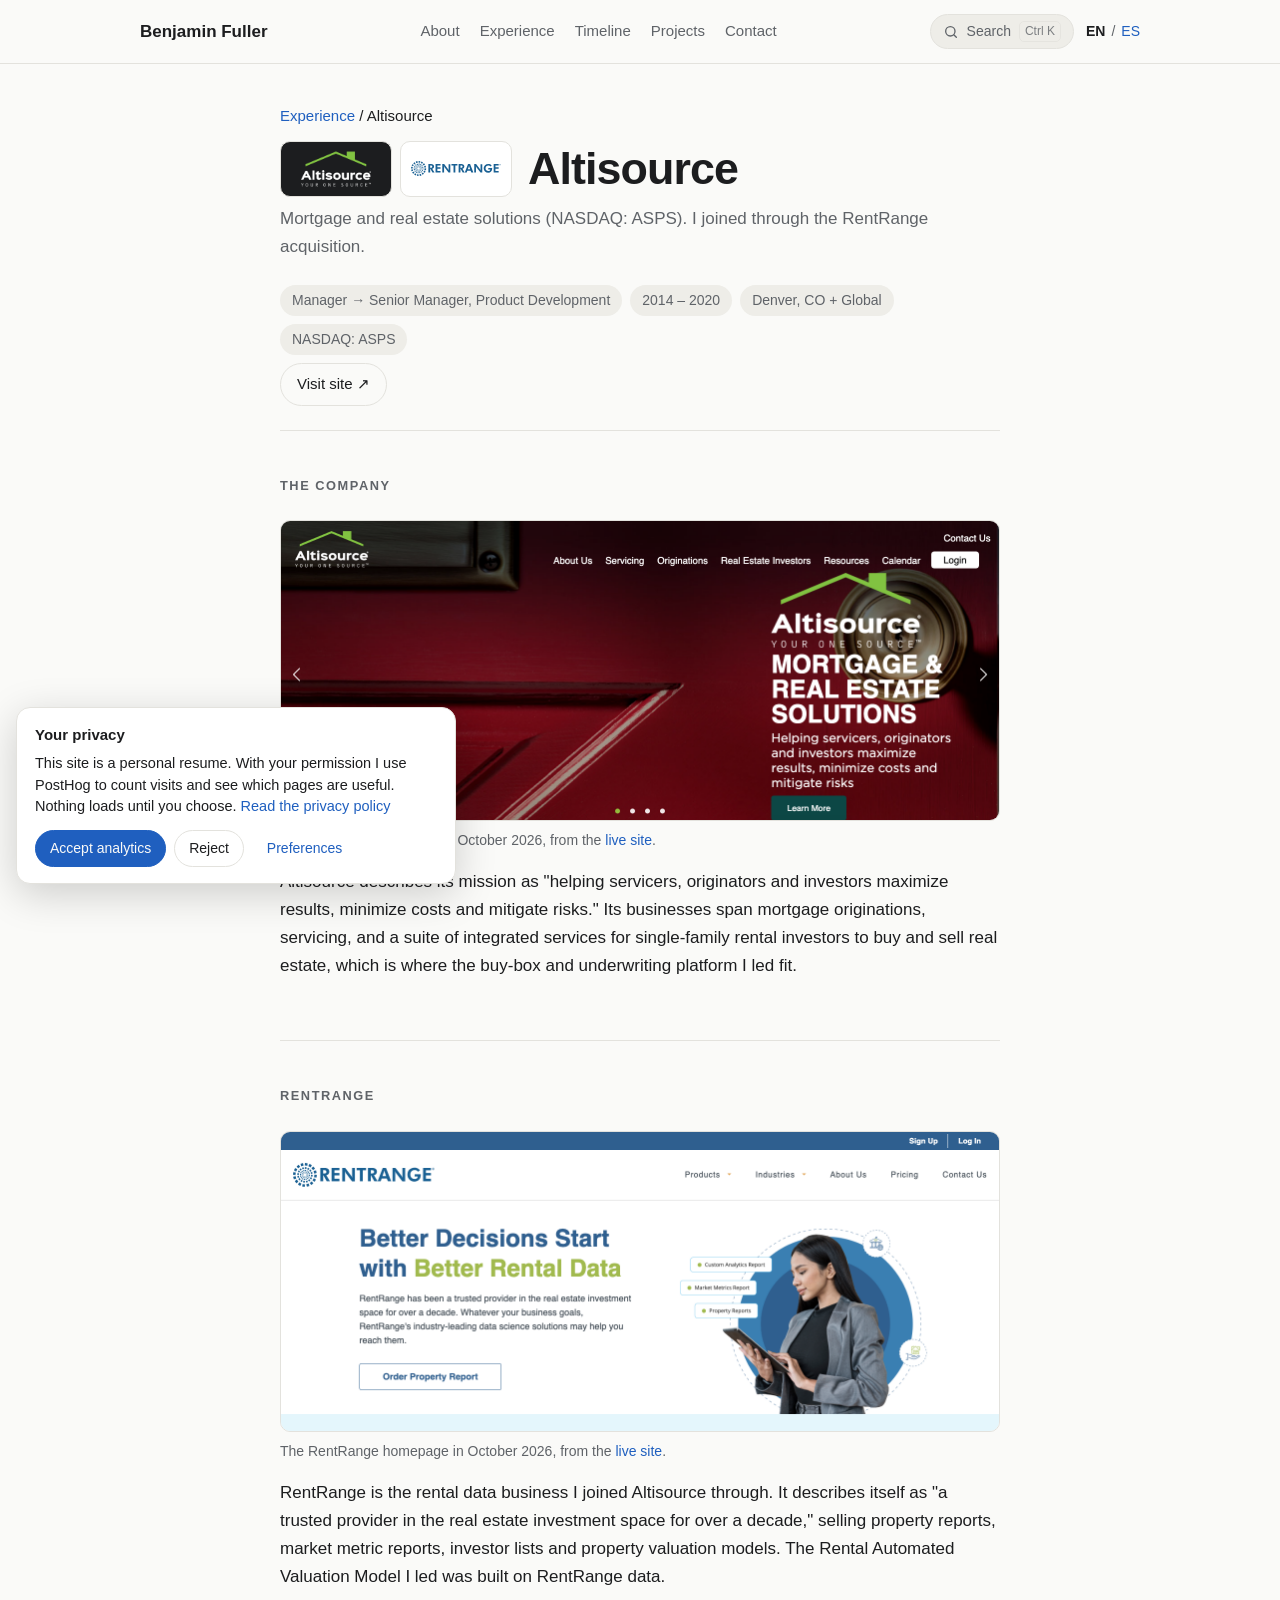
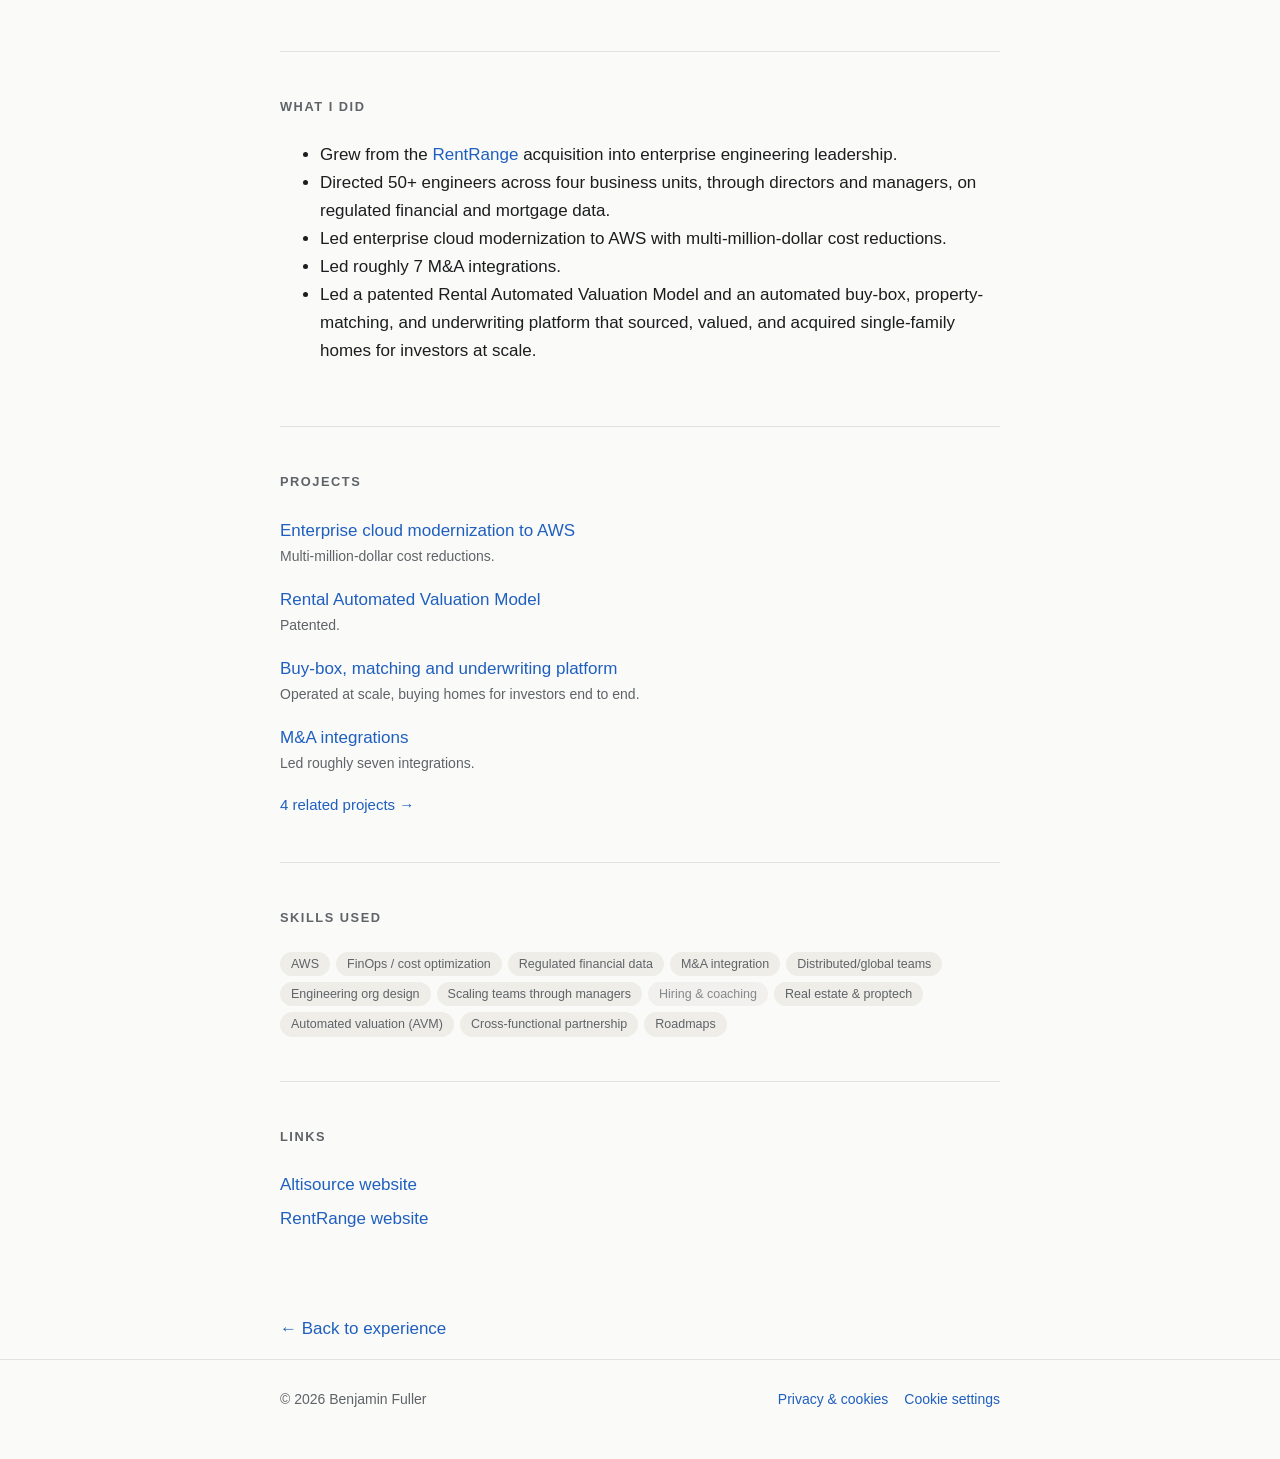
==== altisource/index.html @ 1335ffed "Hamburger menu on small screens; one row of links per role Co-Authored-By: Claude Sonnet 5.5 <norepl" ====
<!DOCTYPE html>
<html lang="en">
<head>
  <meta charset="utf-8">
  <meta name="viewport" content="width=device-width, initial-scale=1">
  <title>Altisource · Benjamin Fuller</title>
  <meta name="description" content="Manager to Senior Manager of Product Development at Altisource (NASDAQ: ASPS): 50+ engineers, AWS modernization, M&amp;A integrations and a patented Rental AVM.">
  <link rel="canonical" href="https://benfuller.me/altisource/">
  <link rel="alternate" hreflang="en" href="https://benfuller.me/altisource/">
  <link rel="alternate" hreflang="es" href="https://benfuller.me/es/altisource/">
  <link rel="alternate" hreflang="x-default" href="https://benfuller.me/altisource/">
  <meta property="og:title" content="Altisource · Benjamin Fuller">
  <meta property="og:description" content="Manager to Senior Manager of Product Development at Altisource (NASDAQ: ASPS): 50+ engineers, AWS modernization, M&amp;A integrations and a patented Rental AVM.">
  <meta property="og:type" content="article">
  <meta property="og:url" content="https://benfuller.me/altisource/">
  <meta property="og:image" content="https://benfuller.me/media/companies/altisource-2026.png">
  <meta property="og:locale" content="en_US">
  <meta property="og:locale:alternate" content="es_ES">
  <meta name="twitter:card" content="summary">
  <link rel="icon" href="/media/favicon.svg" type="image/svg+xml">
  <link rel="icon" href="/favicon.ico" sizes="48x48">
  <link rel="apple-touch-icon" href="/media/apple-touch-icon.png">
  <link rel="manifest" href="/media/site.webmanifest">
  <meta name="theme-color" content="#fafaf8" media="(prefers-color-scheme: light)">
  <meta name="theme-color" content="#121315" media="(prefers-color-scheme: dark)">
  <link rel="stylesheet" href="/style.css">
</head>
<body>
  <a class="skip" href="#main">Skip to content</a>
  <header class="top">
    <div class="wrap hdr">
      <a class="brand" href="/">Benjamin Fuller</a>
      <div class="tools">
        <button type="button" class="search-btn" id="search-open" aria-label="Search this site" aria-keyshortcuts="Control+K Meta+K">
          <svg aria-hidden="true" viewBox="0 0 24 24" width="16" height="16" fill="none" stroke="currentColor" stroke-width="2" stroke-linecap="round"><circle cx="11" cy="11" r="7"/><path d="m20 20-3.5-3.5"/></svg><span>Search</span><kbd>⌘K</kbd>
        </button>
        <span class="lang" role="group" aria-label="Language / Idioma"><span class="cur" aria-current="true" lang="en">EN</span><span aria-hidden="true">/</span><a href="/es/altisource/" hreflang="es" lang="es" aria-label="Ver este sitio en español">ES</a></span>
        <button type="button" class="menu-btn" id="menu-btn" aria-expanded="false" aria-controls="site-nav" aria-label="Menu"><span aria-hidden="true"></span></button>
      </div>
      <nav id="site-nav" aria-label="Primary">
        <a href="/#about">About</a>
        <a href="/#experience">Experience</a>
        <a href="/timeline/">Timeline</a>
        <a href="/#projects">Projects</a>
        <a href="/#contact">Contact</a>
      </nav>
    </div>
  </header>
  <main class="wrap" id="main">
    <p class="crumb"><a href="/#experience">Experience</a> / Altisource</p>
    <div class="page-head">
      <div class="logos"><span class="logo dark"><img src="/media/logos/altisource.png" alt="Altisource logo" loading="lazy"></span><span class="logo "><img src="/media/logos/rentrange.svg" alt="RentRange logo" loading="lazy"></span></div>
      <h1 class="page-title">Altisource</h1>
    </div>
    <p class="page-sub">Mortgage and real estate solutions (NASDAQ: ASPS). I joined through the RentRange acquisition.</p>
    <ul class="facts"><li>Manager → Senior Manager, Product Development</li><li>2014 – 2020</li><li>Denver, CO + Global</li><li>NASDAQ: ASPS</li></ul>
    <p class="links"><a href="https://www.altisource.com" rel="noopener">Visit site ↗</a></p>

    <section>
      <h2>The company</h2>
      <figure class="shot"><a href="https://www.altisource.com"><img src="/media/companies/altisource-2026.png" alt="Screenshot of the Altisource homepage, October 2026: &#x27;Mortgage &amp; Real Estate Solutions&#x27;." width="1440" height="600" loading="lazy"></a><figcaption>The Altisource homepage in October 2026, from the <a href="https://www.altisource.com">live site</a>.</figcaption></figure>
      <p>Altisource describes its mission as "helping servicers, originators and investors maximize results, minimize costs and mitigate risks." Its businesses span mortgage originations, servicing, and a suite of integrated services for single-family rental investors to buy and sell real estate, which is where the buy-box and underwriting platform I led fit.</p>
    </section>
    <section>
      <h2>RentRange</h2>
      <figure class="shot"><a href="https://www.rentrange.com"><img src="/media/companies/rentrange-2026.png" alt="Screenshot of the RentRange homepage, October 2026: &#x27;Better Decisions Start with Better Rental Data&#x27;." width="1440" height="600" loading="lazy"></a><figcaption>The RentRange homepage in October 2026, from the <a href="https://www.rentrange.com">live site</a>.</figcaption></figure>
      <p>RentRange is the rental data business I joined Altisource through. It describes itself as "a trusted provider in the real estate investment space for over a decade," selling property reports, market metric reports, investor lists and property valuation models. The Rental Automated Valuation Model I led was built on RentRange data.</p>
    </section>

    <section>
      <h2>What I did</h2>
      <ul><li>Grew from the <a href="https://www.rentrange.com">RentRange</a> acquisition into enterprise engineering leadership.</li><li>Directed 50+ engineers across four business units, through directors and managers, on regulated financial and mortgage data.</li><li>Led enterprise cloud modernization to AWS with multi-million-dollar cost reductions.</li><li>Led roughly 7 M&amp;A integrations.</li><li>Led a patented Rental Automated Valuation Model and an automated buy-box, property-matching, and underwriting platform that sourced, valued, and acquired single-family homes for investors at scale.</li></ul>
    </section>

    <section>
      <h2>Projects</h2>
      <ul class="press"><li><a href="/?project=altisource-aws#p-altisource-aws">Enterprise cloud modernization to AWS</a><span class="src">Multi-million-dollar cost reductions.</span></li><li><a href="/?project=altisource-avm#p-altisource-avm">Rental Automated Valuation Model</a><span class="src">Patented.</span></li><li><a href="/?project=altisource-buybox#p-altisource-buybox">Buy-box, matching and underwriting platform</a><span class="src">Operated at scale, buying homes for investors end to end.</span></li><li><a href="/?project=altisource-ma#p-altisource-ma">M&amp;A integrations</a><span class="src">Led roughly seven integrations.</span></li></ul>
      <p class="more"><a href="/?company=altisource#projects">4 related projects →</a></p>
    </section>

    <section>
      <h2>Skills used</h2>
      <div class="tags"><a class="tag" href="/?skill=aws#projects" data-skill="aws" title="4 projects · 4 roles">AWS</a> <a class="tag" href="/?skill=finops#projects" data-skill="finops" title="2 projects · 2 roles">FinOps / cost optimization</a> <a class="tag" href="/?skill=reg-fin#projects" data-skill="reg-fin" title="3 projects · 1 roles">Regulated financial data</a> <a class="tag" href="/?skill=ma#projects" data-skill="ma" title="2 projects · 2 roles">M&amp;A integration</a> <a class="tag" href="/?skill=distributed#projects" data-skill="distributed" title="2 projects · 2 roles">Distributed/global teams</a> <a class="tag" href="/?skill=org-design#projects" data-skill="org-design" title="1 projects · 1 roles">Engineering org design</a> <a class="tag" href="/?skill=scaling-managers#projects" data-skill="scaling-managers" title="2 projects · 2 roles">Scaling teams through managers</a> <span class="tag off" title="0 projects · 3 roles">Hiring &amp; coaching</span> <a class="tag" href="/?skill=proptech#projects" data-skill="proptech" title="3 projects · 2 roles">Real estate &amp; proptech</a> <a class="tag" href="/?skill=avm#projects" data-skill="avm" title="2 projects · 1 roles">Automated valuation (AVM)</a> <a class="tag" href="/?skill=cross-functional#projects" data-skill="cross-functional" title="1 projects · 4 roles">Cross-functional partnership</a> <a class="tag" href="/?skill=roadmaps#projects" data-skill="roadmaps" title="1 projects · 1 roles">Roadmaps</a></div>
    </section>

    <section>
      <h2>Links</h2>
      <ul class="plain"><li><a href="https://www.altisource.com" rel="noopener">Altisource website</a></li><li><a href="https://www.rentrange.com" rel="noopener">RentRange website</a></li></ul>
    </section>

    <p class="back"><a href="/#experience">← Back to experience</a></p>
  </main>
  <footer>
    <div class="wrap">
      <span>&copy; 2026 Benjamin Fuller</span>
      <span class="foot-links">
        <a href="/privacy/">Privacy &amp; cookies</a>
        <button type="button" class="linklike" data-open-cookies>Cookie settings</button>
      </span>
    </div>
  </footer>
  <script type="application/json" id="site-config">{"lang": "en", "home": "/", "searchIndex": "/search-index.json", "privacy": "/privacy/", "posthog": {"key": "", "host": "https://eu.i.posthog.com"}, "ui": {"search": "Jump to a role, project, skill…", "empty": "Nothing matches. Try a technology, company or year.", "hint": "↑↓ to move · Enter to open · Esc to close", "types": {"section": "Sections", "role": "Experience", "project": "Projects", "skill": "Skills", "press": "Press", "action": "Actions"}, "count": "{n} of {total} projects", "total": "{total} projects", "searchAria": "Search this site", "top": "Back to top", "consent": {"title": "Your privacy", "text": "This site is a personal resume. With your permission I use PostHog to count visits and see which pages are useful. Nothing loads until you choose.", "accept": "Accept analytics", "reject": "Reject", "prefs": "Preferences", "save": "Save choices", "necessary": "Necessary", "necessary_d": "Remembers your cookie choice on this device. Always on.", "analytics": "Analytics (PostHog)", "analytics_d": "Anonymous page views and clicks, hosted in the EU. Off unless you allow it.", "more": "Read the privacy policy", "close": "Close"}}}</script>
  <script src="/site.js" defer></script>
  <script src="/consent.js" defer></script>
</body>
</html>
---- style.css ----
:root {
  --bg: #fafaf8;
  --fg: #1c1d1f;
  --muted: #5f6368;
  --line: #e3e2dd;
  --accent: #1f5fbf;
  --chip: #eeede8;
  --card: #ffffff;
  --shadow: 0 10px 40px rgba(0, 0, 0, .18);
}
@media (prefers-color-scheme: dark) {
  :root {
    --bg: #121315;
    --fg: #e8e8e6;
    --muted: #9a9da3;
    --line: #2a2c30;
    --accent: #7ab0ff;
    --chip: #1d1f23;
    --card: #1a1b1e;
    --shadow: 0 10px 40px rgba(0, 0, 0, .6);
  }
}
* { box-sizing: border-box; }
html { scroll-behavior: smooth; scroll-padding-top: 88px; }
html.no-scroll { overflow: hidden; }
@media (prefers-reduced-motion: reduce) { html { scroll-behavior: auto; } }
body {
  margin: 0;
  background: var(--bg);
  color: var(--fg);
  font: 17px/1.65 -apple-system, BlinkMacSystemFont, "Segoe UI", Roboto, Helvetica, Arial, sans-serif;
  -webkit-font-smoothing: antialiased;
}
a { color: var(--accent); text-decoration: none; }
a:hover { text-decoration: underline; }
:focus-visible { outline: 2px solid var(--accent); outline-offset: 2px; border-radius: 4px; }
.wrap { max-width: 760px; margin: 0 auto; padding: 0 20px; }
p { margin: 0 0 16px; }
.skip { position: absolute; left: -999px; top: 8px; background: var(--card); padding: 8px 12px; border-radius: 8px; z-index: 100; }
.skip:focus { left: 8px; }

.linklike { font: inherit; background: none; border: 0; padding: 0; color: var(--accent); cursor: pointer; }
.linklike:hover { text-decoration: underline; }

/* header */
header.top { padding: 14px 0; border-bottom: 1px solid var(--line); position: sticky; top: 0; z-index: 20; background: color-mix(in srgb, var(--bg) 92%, transparent); backdrop-filter: blur(8px); }
.hdr { display: flex; align-items: center; gap: 16px; flex-wrap: wrap; }
.brand { font-weight: 700; color: var(--fg); margin-right: auto; white-space: nowrap; }
nav { display: flex; gap: 4px 14px; flex-wrap: wrap; order: 2; flex-basis: 100%; }
nav a { white-space: nowrap; }
nav a { color: var(--muted); font-size: 15px; }
nav a:hover { color: var(--fg); text-decoration: none; }
.tools { display: flex; align-items: center; gap: 12px; order: 1; }
.search-btn { display: inline-flex; align-items: center; gap: 8px; font: inherit; font-size: 14px; color: var(--muted); background: var(--chip); border: 1px solid var(--line); border-radius: 999px; padding: 5px 12px; cursor: pointer; white-space: nowrap; }
.search-btn:hover { color: var(--fg); border-color: var(--accent); }
.search-btn kbd { font: inherit; font-size: 12px; opacity: .8; border: 1px solid var(--line); border-radius: 5px; padding: 0 5px; }
.lang { font-size: 14px; color: var(--muted); display: inline-flex; gap: 6px; white-space: nowrap; }
.lang .cur { color: var(--fg); font-weight: 700; }
/* wide screens: one row, in a container wider than the reading column so nothing wraps */
@media (min-width: 1000px) {
  .hdr.wrap { max-width: 1040px; }
  .hdr { flex-wrap: nowrap; }
  .brand { margin-right: 0; }
  nav { order: 1; margin: 0 auto; flex-basis: auto; flex-wrap: nowrap; gap: 4px 20px; }
  .tools { order: 2; }
}

/* hero */
.hero { padding: 64px 0 28px; }
.hero-top { display: flex; align-items: center; gap: 24px; margin-bottom: 20px; }
.headshot { width: 120px; height: 120px; border-radius: 50%; object-fit: cover; object-position: center 20%; flex: none; border: 1px solid var(--line); }
.hero h1 { font-size: clamp(2.2rem, 6vw, 3.2rem); line-height: 1.1; margin: 0 0 8px; letter-spacing: -0.02em; }
.hero .role { font-size: 1.15rem; color: var(--muted); margin: 0; }
.hero .tagline { font-size: 1.3rem; line-height: 1.45; margin: 0 0 24px; }
.meta { color: var(--muted); font-size: 15px; margin: 0 0 8px; }
.domains { color: var(--muted); font-size: 15px; margin: 0 0 16px; }
.links a { display: inline-block; margin: 0 8px 8px 0; padding: 8px 16px; border: 1px solid var(--line); border-radius: 999px; color: var(--fg); font-size: 15px; }
.links a:hover { border-color: var(--accent); color: var(--accent); text-decoration: none; }

.strip { display: grid; grid-template-columns: 1fr; gap: 10px; margin: 8px 0 40px; }
.strip div { border: 1px solid var(--line); border-radius: 10px; padding: 12px 14px; font-size: 15px; line-height: 1.4; }
.strip b { display: block; font-size: 12px; text-transform: uppercase; letter-spacing: 0.1em; color: var(--muted); margin-bottom: 2px; }
@media (min-width: 700px) { .strip { grid-template-columns: repeat(3, 1fr); } }

section { padding: 44px 0; border-top: 1px solid var(--line); }
h2 { font-size: 0.8rem; text-transform: uppercase; letter-spacing: 0.12em; color: var(--muted); margin: 0 0 24px; }
.lede { color: var(--muted); }

.pillars { list-style: none; padding: 0; margin: 0; }
.pillars li { margin-bottom: 16px; }
.pillars strong { display: block; }

/* experience */
.job { margin-bottom: 40px; }
.job:last-child { margin-bottom: 0; }
.job h3 { margin: 0; font-size: 1.2rem; line-height: 1.3; }
.job .co { color: var(--muted); font-weight: 400; }
.job .when { color: var(--muted); font-size: 15px; margin: 2px 0 0; }
.job ul { margin: 0; padding-left: 20px; }
.job li { margin-bottom: 6px; }
.job-head { display: flex; align-items: center; gap: 16px; margin-bottom: 12px; flex-wrap: wrap; }
.logos { display: flex; gap: 8px; flex: none; }
.logo { display: flex; align-items: center; justify-content: center; width: 112px; height: 56px; padding: 8px 10px; background: #fff; border: 1px solid var(--line); border-radius: 10px; }
.logo.dark { background: #1c1d1f; }
.logo img { max-width: 100%; max-height: 100%; object-fit: contain; }
.more { margin: 12px 0 0; font-size: 15px; }
.more + .more { margin-top: 4px; }

details > summary { cursor: pointer; }
.count { display: inline-block; min-width: 1.6em; padding: 0 6px; margin-left: 4px; text-align: center; font-size: 12px; color: var(--muted); background: var(--chip); border-radius: 999px; }

/* one row of links under each role */
.job-actions { display: flex; flex-wrap: wrap; align-items: baseline; gap: 6px 20px; margin-top: 14px; font-size: 15px; }
.skills-toggle { font: inherit; color: var(--accent); background: none; border: 0; padding: 0; cursor: pointer; }
.skills-toggle[hidden] { display: none; }
.skills-toggle .chev { display: inline-block; width: 7px; height: 7px; margin: 0 2px 2px 7px; border-right: 2px solid currentColor; border-bottom: 2px solid currentColor; transform: rotate(45deg); transition: transform .15s; }
.skills-toggle[aria-expanded="true"] .chev { transform: rotate(-135deg) translate(-2px, -2px); }
.skills-panel { margin-top: 12px; }
.skills-panel[hidden] { display: none; }

/* tags / chips */
.tags { display: flex; flex-wrap: wrap; gap: 6px; margin: 10px 0 0; }
.tag, .skill, .chip, .co-chip { font: inherit; font-size: 13px; line-height: 1.3; border-radius: 999px; border: 1px solid var(--line); color: var(--fg); padding: 3px 11px; background: transparent; cursor: pointer; }
.tag:hover, .skill:hover, .chip:hover, .co-chip:hover { border-color: var(--accent); text-decoration: none; }
.tag, .skill { background: var(--chip); border-color: transparent; color: var(--muted); font-size: 12.5px; padding: 3px 10px; }
.tag.on, .co-chip.on, .chip[aria-pressed="true"] { background: var(--accent); border-color: var(--accent); color: var(--bg); }
.tag.off, .skill.off { cursor: default; opacity: .75; }
.tag.off:hover, .skill.off:hover { border-color: transparent; }
.skill .n { margin-left: 6px; font-size: 11px; opacity: .8; }

/* projects */
.filters { margin-bottom: 24px; }
.filter-row { display: flex; gap: 12px; align-items: baseline; margin-bottom: 10px; }
.filter-row > span { flex: none; width: 70px; font-size: 13px; color: var(--muted); }
.filter-row > div { display: flex; flex-wrap: wrap; gap: 6px; }
.skillfilter { margin: 4px 0 10px; font-size: 14px; }
.skillfilter summary { color: var(--accent); }
.sg { margin-top: 12px; }
.sg > span { display: block; font-size: 12px; text-transform: uppercase; letter-spacing: .08em; color: var(--muted); margin-bottom: 4px; }
.sg > div { display: flex; flex-wrap: wrap; gap: 6px; }
.filter-status { font-size: 14px; color: var(--muted); margin: 4px 0 0; }
.proj-list { display: grid; grid-template-columns: 1fr; gap: 16px; }
@media (min-width: 700px) { .proj-list { grid-template-columns: 1fr 1fr; } }
.proj { border: 1px solid var(--line); border-radius: 12px; padding: 16px 18px; background: var(--card); min-width: 0; }
.proj[hidden] { display: none; }
.proj h3 { font-size: 1.05rem; line-height: 1.3; margin: 10px 0 6px; }
.proj p { font-size: 15px; margin: 0 0 8px; }
.proj .outcome b { display: block; font-size: 11px; text-transform: uppercase; letter-spacing: .1em; color: var(--muted); font-weight: 600; }
.proj-meta { display: flex; justify-content: space-between; align-items: center; gap: 8px; font-size: 13px; color: var(--muted); }
.proj details { margin-top: 10px; font-size: 15px; }
.proj summary { color: var(--accent); }
.proj dl { margin: 10px 0 0; }
.proj dt, .proj h4 { font-size: 12px; text-transform: uppercase; letter-spacing: 0.1em; color: var(--muted); margin: 12px 0 0; font-weight: 600; }
.proj dd { margin: 2px 0 0; }

/* skills */
.skillcat { border-top: 1px solid var(--line); padding: 14px 0; }
.skillcat:first-of-type { border-top: 0; padding-top: 0; }
.skillcat summary { list-style: none; display: block; position: relative; padding-right: 28px; }
.skillcat summary::-webkit-details-marker { display: none; }
.skillcat summary::after { content: "+"; position: absolute; right: 4px; top: 0; color: var(--muted); font-size: 20px; line-height: 1.2; }
.skillcat[open] summary::after { content: "–"; }
.skillcat .sum { display: block; color: var(--muted); font-size: 15px; margin-top: 2px; }

/* press */
.press { list-style: none; padding: 0; margin: 0; }
.press li { margin-bottom: 18px; }
.press .src { display: block; color: var(--muted); font-size: 14px; }

/* secondary pages */
.crumb { font-size: 15px; margin: 40px 0 0; }
.page-head { display: flex; align-items: center; gap: 16px; flex-wrap: wrap; margin-top: 12px; }
.page-title { font-size: clamp(2rem, 5vw, 2.8rem); line-height: 1.15; margin: 12px 0 8px; letter-spacing: -0.02em; }
.page-head .page-title { margin: 0; }
.page-sub { color: var(--muted); margin: 8px 0 24px; }
.facts { display: flex; flex-wrap: wrap; gap: 8px; list-style: none; padding: 0; margin: 0 0 8px; }
.facts li { background: var(--chip); border-radius: 999px; padding: 4px 12px; font-size: 14px; color: var(--muted); }
figure.shot { margin: 0 0 16px; }
figure.shot img { width: 100%; height: auto; display: block; border: 1px solid var(--line); border-radius: 10px; }
figure.shot figcaption { font-size: 14px; color: var(--muted); margin-top: 8px; }
.back { padding: 32px 0 0; }
code { font-size: .9em; background: var(--chip); padding: 1px 5px; border-radius: 5px; }

footer { padding: 28px 0 48px; border-top: 1px solid var(--line); color: var(--muted); font-size: 14px; }
footer .wrap { display: flex; justify-content: space-between; flex-wrap: wrap; gap: 8px 20px; }
.foot-links { display: inline-flex; gap: 16px; }

/* flash highlight when jumping to an item */
@keyframes flash { from { box-shadow: 0 0 0 3px var(--accent); } to { box-shadow: 0 0 0 3px transparent; } }
.flash { animation: flash 1.6s ease-out; border-radius: 12px; }

/* search palette */
.palette { position: fixed; inset: 0; z-index: 60; display: flex; justify-content: center; align-items: flex-start; padding: 12vh 16px 0; }
.palette[hidden] { display: none; }
.palette-backdrop { position: absolute; inset: 0; background: rgba(0, 0, 0, .45); backdrop-filter: blur(2px); }
.palette-box { position: relative; width: 100%; max-width: 620px; background: var(--card); border: 1px solid var(--line); border-radius: 14px; box-shadow: var(--shadow); overflow: hidden; }
.palette-input { display: flex; align-items: center; gap: 10px; padding: 14px 16px; border-bottom: 1px solid var(--line); color: var(--muted); }
.palette-input input { flex: 1; font: inherit; font-size: 17px; color: var(--fg); background: transparent; border: 0; outline: 0; min-width: 0; }
#palette-list { list-style: none; margin: 0; padding: 6px; max-height: min(52vh, 420px); overflow-y: auto; }
#palette-list li { display: grid; grid-template-columns: auto 1fr; gap: 2px 10px; align-items: baseline; padding: 9px 12px; border-radius: 8px; cursor: pointer; }
#palette-list li[aria-selected="true"] { background: var(--chip); }
#palette-list .badge { grid-row: 1; font-size: 10.5px; text-transform: uppercase; letter-spacing: .08em; color: var(--muted); border: 1px solid var(--line); border-radius: 999px; padding: 1px 8px; min-width: 76px; text-align: center; }
#palette-list .ttl { font-size: 15.5px; line-height: 1.35; }
#palette-list .sub { grid-column: 2; font-size: 13px; color: var(--muted); }
#palette-list .empty { display: block; color: var(--muted); cursor: default; }
.palette-hint { margin: 0; padding: 8px 16px; font-size: 12.5px; color: var(--muted); border-top: 1px solid var(--line); }

/* consent banner */
.consent { position: fixed; left: 16px; bottom: 16px; right: 16px; max-width: 440px; z-index: 50; background: var(--card); border: 1px solid var(--line); border-radius: 14px; box-shadow: var(--shadow); padding: 16px 18px; font-size: 14.5px; line-height: 1.5; }
.consent[hidden] { display: none; }
.consent h2 { font-size: 15px; text-transform: none; letter-spacing: 0; color: var(--fg); margin: 0 0 6px; }
.consent p { margin: 0 0 12px; }
.consent-prefs { margin: 0 0 12px; display: grid; gap: 10px; }
.consent-prefs[hidden] { display: none; }
.consent-prefs label { display: flex; gap: 10px; align-items: flex-start; }
.consent-prefs small { display: block; color: var(--muted); }
.consent-actions { display: flex; flex-wrap: wrap; gap: 8px; }
.btn { font: inherit; font-size: 14px; padding: 7px 14px; border-radius: 999px; border: 1px solid var(--line); background: transparent; color: var(--fg); cursor: pointer; }
.btn:hover { border-color: var(--accent); }
.btn.primary { background: var(--accent); border-color: var(--accent); color: var(--bg); }
.btn.ghost { border-color: transparent; color: var(--accent); }
.btn[hidden] { display: none; }

/* timeline page: vertical line with dots, newest first */
:root { --c-altisource: #2f9e6b; --c-onemata: #d98a1f; --c-insidepartners: #1f5fbf; --c-nymblr: #d6452d; --c-press: #7b5cd6; }
@media (prefers-color-scheme: dark) {
  :root { --c-altisource: #4cc38a; --c-onemata: #f0a93a; --c-insidepartners: #6da5ff; --c-nymblr: #ff7a63; --c-press: #a58bff; }
}
.tl-toggles { border: 0; padding: 0; margin: 0 0 14px; display: flex; flex-wrap: wrap; gap: 8px; align-items: center; }
.tl-toggles[hidden] { display: none; }
.tl-toggles legend { float: left; padding: 0 4px 0 0; margin: 0; font-size: 13px; color: var(--muted); line-height: 30px; }
.tl-chip { position: relative; cursor: pointer; }
.tl-chip input { position: absolute; opacity: 0; inset: 0; width: 100%; height: 100%; margin: 0; cursor: pointer; }
.tl-chip span { display: inline-block; font-size: 13px; padding: 4px 13px; border: 1px solid var(--line); border-radius: 999px; color: var(--muted); }
.tl-chip input:checked + span { background: var(--accent); border-color: var(--accent); color: var(--bg); }
.tl-chip input:focus-visible + span { outline: 2px solid var(--accent); outline-offset: 2px; }
.legend { list-style: none; margin: 0 0 26px; padding: 0; display: flex; flex-wrap: wrap; gap: 6px 16px; font-size: 13px; color: var(--muted); }
.legend li { display: inline-flex; align-items: center; gap: 6px; }
.legend i { width: 10px; height: 10px; border-radius: 50%; background: var(--c, var(--muted)); display: inline-block; }
.legend .lg-press i { background: var(--c-press); border-radius: 2px; transform: rotate(45deg) scale(.85); }
[data-role="altisource"] { --c: var(--c-altisource); }
[data-role="onemata"] { --c: var(--c-onemata); }
[data-role="insidepartners"] { --c: var(--c-insidepartners); }
[data-role="nymblr"] { --c: var(--c-nymblr); }
.vt { list-style: none; margin: 0; padding: 0 0 0 38px; position: relative; }
.vt::before { content: ""; position: absolute; left: 11px; top: 4px; bottom: 4px; width: 2px; background: var(--line); border-radius: 2px; }
.vt li[hidden] { display: none; }
.vt .yr { position: relative; padding: 18px 0 8px; font-size: 1.25rem; font-weight: 700; letter-spacing: -.01em; }
.vt .yr:first-child { padding-top: 0; }
.vt .yr::before { content: ""; position: absolute; left: -35px; top: calc(50% + 5px); width: 12px; height: 12px; margin-top: -6px; border-radius: 50%; background: var(--bg); border: 2px solid var(--muted); box-sizing: content-box; }
.vt .yr:first-child::before { top: 50%; }
.vt .ev { position: relative; padding: 0 0 16px; margin: 0; }
.vt .ev::before { content: ""; position: absolute; box-sizing: border-box; background: var(--c, var(--muted)); }
.vt .ev.job { margin-bottom: 0; }
.vt .ev.job::before { left: -35px; top: 3px; width: 14px; height: 14px; margin-left: -2px; border-radius: 50%; border: 3px solid var(--c); background: var(--c); box-shadow: 0 0 0 4px var(--bg); }
.vt .ev.job.end::before, .vt .ev.job.now::before { background: var(--bg); }
.vt .ev.job.now::before { animation: pulse 2s ease-out infinite; }
.vt .ev.project::before { left: -31px; top: 8px; width: 8px; height: 8px; border-radius: 50%; opacity: .75; box-shadow: 0 0 0 3px var(--bg); }
.vt .ev.press::before { left: -32px; top: 5px; width: 10px; height: 10px; background: var(--c-press); transform: rotate(45deg); border-radius: 2px; box-shadow: 0 0 0 3px var(--bg); }
@keyframes pulse { 0% { box-shadow: 0 0 0 4px var(--bg), 0 0 0 4px var(--c); } 100% { box-shadow: 0 0 0 4px var(--bg), 0 0 0 12px transparent; } }
@media (prefers-reduced-motion: reduce) { .vt .ev.job.now::before { animation: none; } }
.ev-meta { display: flex; gap: 8px; align-items: baseline; font-size: 12.5px; color: var(--muted); }
.ev-meta .k { text-transform: uppercase; letter-spacing: .08em; font-size: 11px; font-weight: 600; }
.ev.job .ev-meta .k { color: var(--c); }
.ev.press .ev-meta .k { color: var(--c-press); }
.ev .ttl { display: block; color: var(--fg); line-height: 1.4; }
.ev.job .ttl { font-weight: 600; font-size: 1.02rem; }
.ev.project .ttl { font-size: 15px; }
.ev .ttl:hover { color: var(--accent); }
.ev .sub { display: block; font-size: 13px; color: var(--muted); }
.tl-note { margin-top: 28px; font-size: 14px; color: var(--muted); }

/* back to top + header that tucks away on mobile */
.to-top { position: fixed; right: 16px; bottom: 16px; z-index: 40; width: 44px; height: 44px; border-radius: 50%; border: 1px solid var(--line); background: var(--card); color: var(--fg); font-size: 20px; line-height: 1; cursor: pointer; box-shadow: var(--shadow); opacity: 0; transform: translateY(12px); pointer-events: none; transition: opacity .2s, transform .2s; }
.to-top.show { opacity: 1; transform: none; pointer-events: auto; }
.to-top:hover { border-color: var(--accent); color: var(--accent); }
body.consent-open .to-top { display: none; }
header.top { transition: transform .22s ease; }
@media (prefers-reduced-motion: reduce) { header.top, .to-top { transition: none; } }
.plain { list-style: none; padding: 0; margin: 0; }
.plain li { margin-bottom: 6px; }

/* hamburger menu on phones and small tablets */
.menu-btn { display: none; position: relative; width: 40px; height: 40px; padding: 0; border: 1px solid var(--line); border-radius: 10px; background: var(--chip); cursor: pointer; }
.menu-btn span, .menu-btn span::before, .menu-btn span::after { position: absolute; left: 50%; width: 18px; height: 2px; margin-left: -9px; background: var(--fg); border-radius: 2px; transition: transform .2s, opacity .2s; content: ""; }
.menu-btn span { top: 50%; margin-top: -1px; }
.menu-btn span::before { top: -6px; left: 0; margin-left: 0; }
.menu-btn span::after { top: 6px; left: 0; margin-left: 0; }
.menu-btn[aria-expanded="true"] span { background: transparent; }
.menu-btn[aria-expanded="true"] span::before { transform: translateY(6px) rotate(45deg); }
.menu-btn[aria-expanded="true"] span::after { transform: translateY(-6px) rotate(-45deg); }
@media (max-width: 700px) {
  html { scroll-padding-top: 76px; }
  header.top { padding: 8px 0; }
  header.top.hide { transform: translateY(-100%); }
  .hdr { flex-wrap: nowrap; gap: 10px; }
  .tools { gap: 10px; }
  .search-btn span, .search-btn kbd { display: none; }
  .search-btn { width: 40px; height: 40px; padding: 0; justify-content: center; border-radius: 10px; }
  .menu-btn { display: block; }
  nav { display: none; position: absolute; left: 0; right: 0; top: 100%; flex-direction: column; flex-wrap: nowrap; gap: 0; padding: 4px 20px 10px; background: var(--bg); border-bottom: 1px solid var(--line); box-shadow: var(--shadow); }
  header.top.menu-open nav { display: flex; }
  nav a { font-size: 17px; padding: 13px 0; border-top: 1px solid var(--line); color: var(--fg); }
  nav a:first-child { border-top: 0; }
}

/* mobile */
@media (max-width: 560px) {
  body { font-size: 16px; }
  .hero { padding: 36px 0 24px; }
  .hero-top { flex-direction: column; align-items: flex-start; gap: 16px; }
  .headshot { width: 96px; height: 96px; }
  .hero .tagline { font-size: 1.15rem; }
  .logo { width: 96px; height: 48px; }
  .job-head { gap: 12px; }
  section { padding: 32px 0; }
  .filter-row { flex-direction: column; gap: 4px; }
  .filter-row > span { width: auto; }
  .crumb { margin-top: 24px; }
  .consent { left: 10px; right: 10px; bottom: 10px; }
  .palette { padding-top: 8vh; }
}

/* print: a clean one-page-ish resume */
@media print {
  header.top, .links, .filters, .strip, .consent, .palette, footer, .search-btn, .skip, .to-top, .tl-toggles { display: none !important; }
  body { background: #fff; color: #000; font-size: 11.5px; line-height: 1.45; }
  a { color: #000; }
  section { padding: 14px 0; break-inside: avoid; }
  .proj { break-inside: avoid; }
  .logo { border: 0; }
}
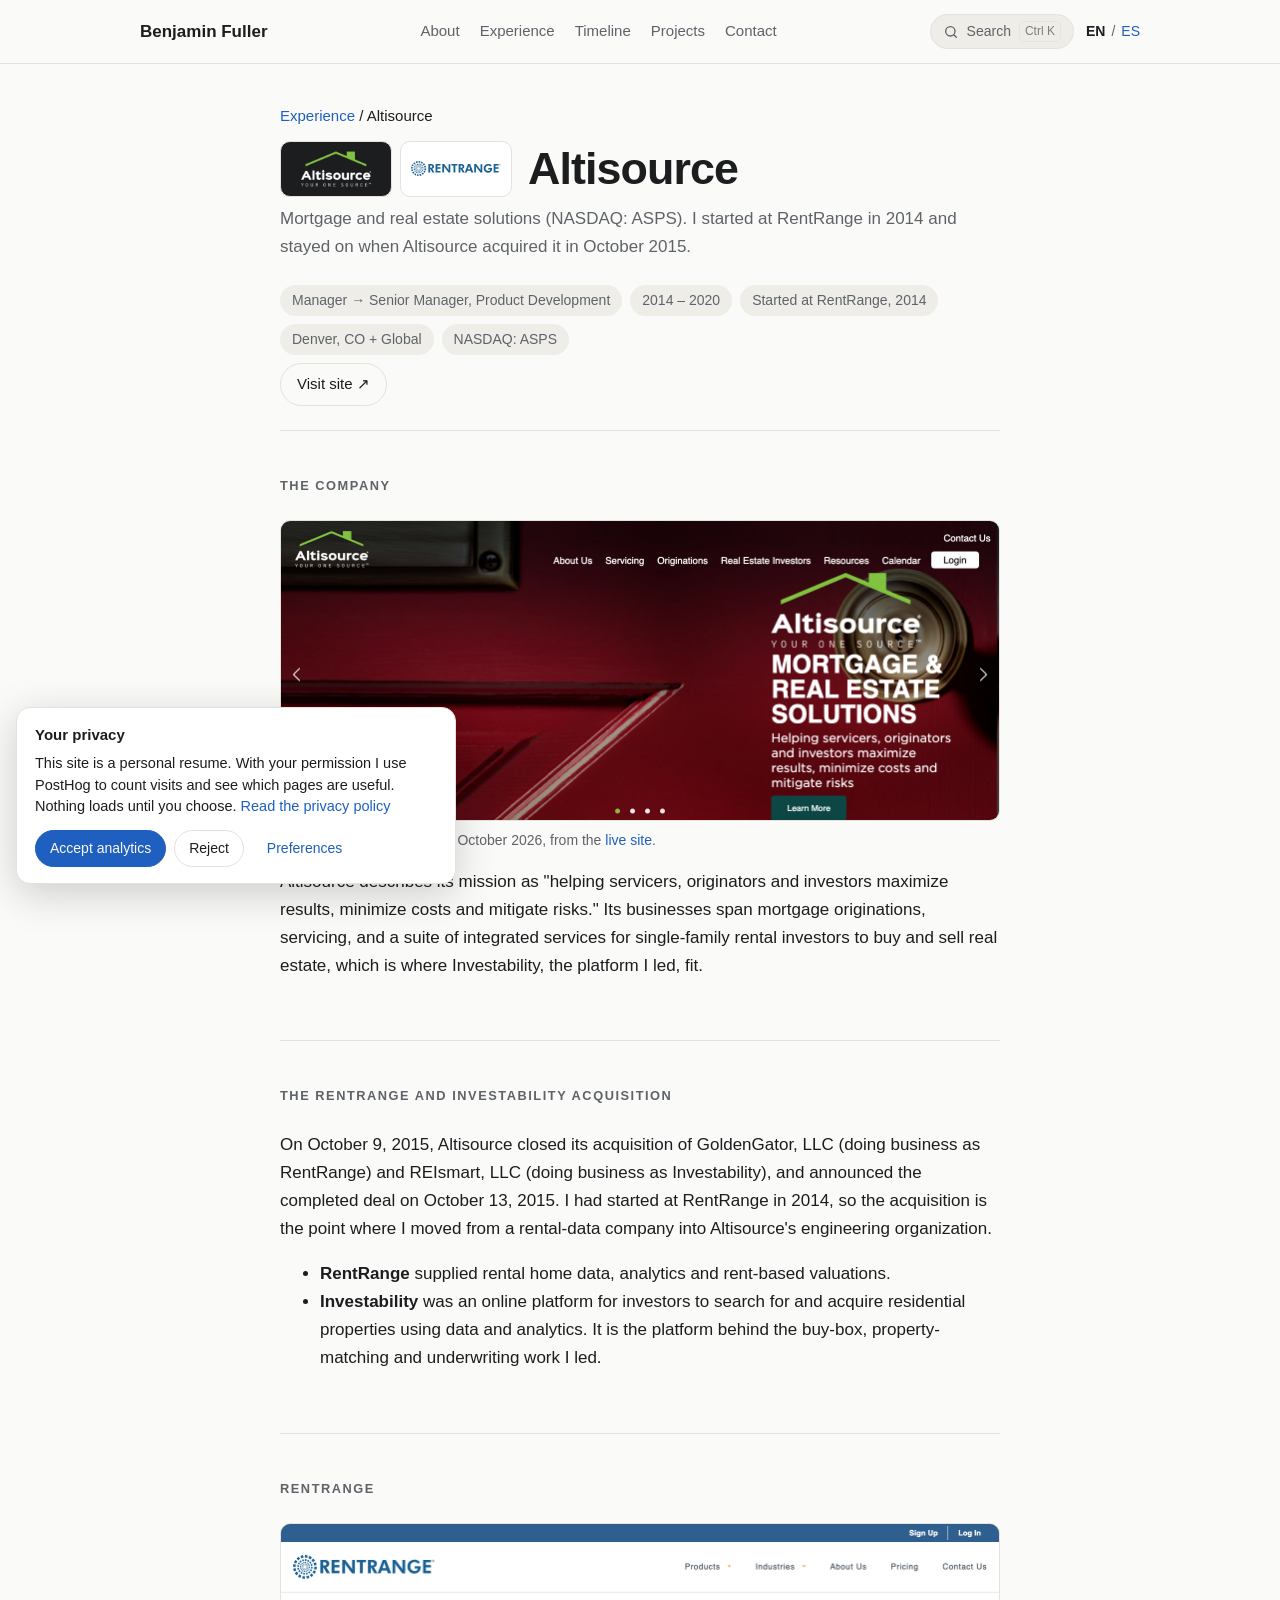
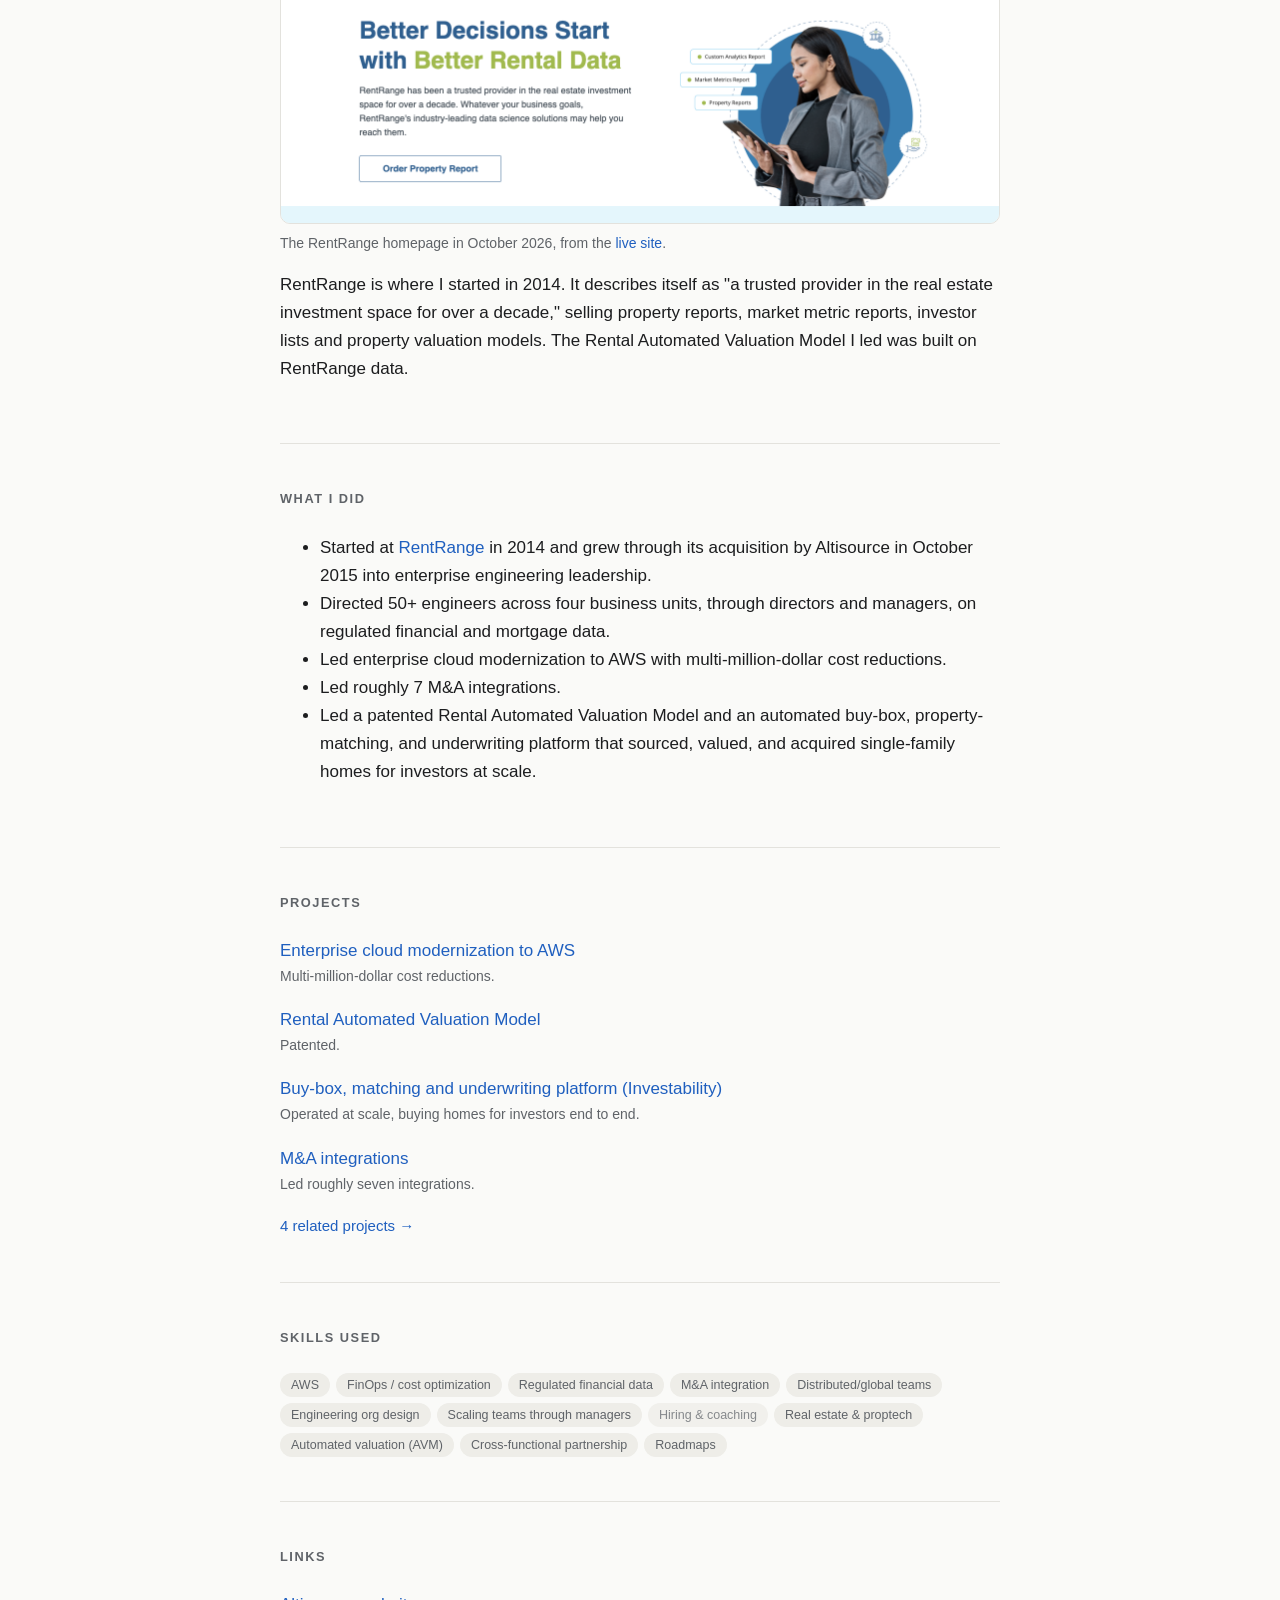
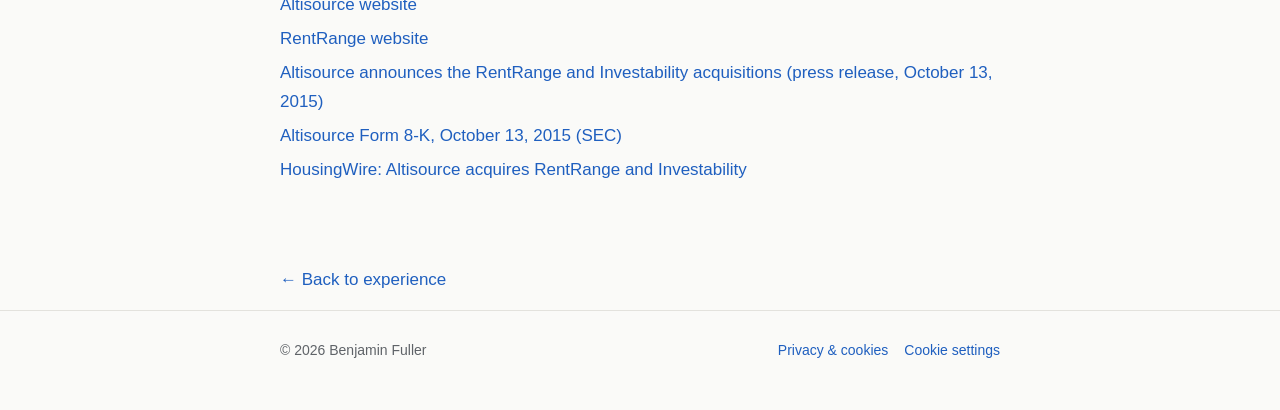
==== commit f2dd4183: "Correct the RentRange/Investability/Altisource story with sourced dates - Started at RentRange 2014;" ====
--- a/altisource/index.html
+++ b/altisource/index.html
@@ -4,13 +4,13 @@
   <meta charset="utf-8">
   <meta name="viewport" content="width=device-width, initial-scale=1">
   <title>Altisource · Benjamin Fuller</title>
-  <meta name="description" content="Manager to Senior Manager of Product Development at Altisource (NASDAQ: ASPS): 50+ engineers, AWS modernization, M&amp;A integrations and a patented Rental AVM.">
+  <meta name="description" content="Manager to Senior Manager of Product Development at Altisource (NASDAQ: ASPS), after starting at RentRange: 50+ engineers, AWS modernization, M&amp;A integrations, a patented Rental AVM and the Investability platform.">
   <link rel="canonical" href="https://benfuller.me/altisource/">
   <link rel="alternate" hreflang="en" href="https://benfuller.me/altisource/">
   <link rel="alternate" hreflang="es" href="https://benfuller.me/es/altisource/">
   <link rel="alternate" hreflang="x-default" href="https://benfuller.me/altisource/">
   <meta property="og:title" content="Altisource · Benjamin Fuller">
-  <meta property="og:description" content="Manager to Senior Manager of Product Development at Altisource (NASDAQ: ASPS): 50+ engineers, AWS modernization, M&amp;A integrations and a patented Rental AVM.">
+  <meta property="og:description" content="Manager to Senior Manager of Product Development at Altisource (NASDAQ: ASPS), after starting at RentRange: 50+ engineers, AWS modernization, M&amp;A integrations, a patented Rental AVM and the Investability platform.">
   <meta property="og:type" content="article">
   <meta property="og:url" content="https://benfuller.me/altisource/">
   <meta property="og:image" content="https://benfuller.me/media/companies/altisource-2026.png">
@@ -52,29 +52,34 @@
       <div class="logos"><span class="logo dark"><img src="/media/logos/altisource.png" alt="Altisource logo" loading="lazy"></span><span class="logo "><img src="/media/logos/rentrange.svg" alt="RentRange logo" loading="lazy"></span></div>
       <h1 class="page-title">Altisource</h1>
     </div>
-    <p class="page-sub">Mortgage and real estate solutions (NASDAQ: ASPS). I joined through the RentRange acquisition.</p>
-    <ul class="facts"><li>Manager → Senior Manager, Product Development</li><li>2014 – 2020</li><li>Denver, CO + Global</li><li>NASDAQ: ASPS</li></ul>
+    <p class="page-sub">Mortgage and real estate solutions (NASDAQ: ASPS). I started at RentRange in 2014 and stayed on when Altisource acquired it in October 2015.</p>
+    <ul class="facts"><li>Manager → Senior Manager, Product Development</li><li>2014 – 2020</li><li>Started at RentRange, 2014</li><li>Denver, CO + Global</li><li>NASDAQ: ASPS</li></ul>
     <p class="links"><a href="https://www.altisource.com" rel="noopener">Visit site ↗</a></p>
 
     <section>
       <h2>The company</h2>
       <figure class="shot"><a href="https://www.altisource.com"><img src="/media/companies/altisource-2026.png" alt="Screenshot of the Altisource homepage, October 2026: &#x27;Mortgage &amp; Real Estate Solutions&#x27;." width="1440" height="600" loading="lazy"></a><figcaption>The Altisource homepage in October 2026, from the <a href="https://www.altisource.com">live site</a>.</figcaption></figure>
-      <p>Altisource describes its mission as "helping servicers, originators and investors maximize results, minimize costs and mitigate risks." Its businesses span mortgage originations, servicing, and a suite of integrated services for single-family rental investors to buy and sell real estate, which is where the buy-box and underwriting platform I led fit.</p>
+      <p>Altisource describes its mission as "helping servicers, originators and investors maximize results, minimize costs and mitigate risks." Its businesses span mortgage originations, servicing, and a suite of integrated services for single-family rental investors to buy and sell real estate, which is where Investability, the platform I led, fit.</p>
+    </section>
+    <section id="acquisition">
+      <h2>The RentRange and Investability acquisition</h2>
+      <p>On October 9, 2015, Altisource closed its acquisition of GoldenGator, LLC (doing business as RentRange) and REIsmart, LLC (doing business as Investability), and announced the completed deal on October 13, 2015. I had started at RentRange in 2014, so the acquisition is the point where I moved from a rental-data company into Altisource's engineering organization.</p>
+      <ul><li><strong>RentRange</strong> supplied rental home data, analytics and rent-based valuations.</li><li><strong>Investability</strong> was an online platform for investors to search for and acquire residential properties using data and analytics. It is the platform behind the buy-box, property-matching and underwriting work I led.</li></ul>
     </section>
     <section>
       <h2>RentRange</h2>
       <figure class="shot"><a href="https://www.rentrange.com"><img src="/media/companies/rentrange-2026.png" alt="Screenshot of the RentRange homepage, October 2026: &#x27;Better Decisions Start with Better Rental Data&#x27;." width="1440" height="600" loading="lazy"></a><figcaption>The RentRange homepage in October 2026, from the <a href="https://www.rentrange.com">live site</a>.</figcaption></figure>
-      <p>RentRange is the rental data business I joined Altisource through. It describes itself as "a trusted provider in the real estate investment space for over a decade," selling property reports, market metric reports, investor lists and property valuation models. The Rental Automated Valuation Model I led was built on RentRange data.</p>
+      <p>RentRange is where I started in 2014. It describes itself as "a trusted provider in the real estate investment space for over a decade," selling property reports, market metric reports, investor lists and property valuation models. The Rental Automated Valuation Model I led was built on RentRange data.</p>
     </section>
 
     <section>
       <h2>What I did</h2>
-      <ul><li>Grew from the <a href="https://www.rentrange.com">RentRange</a> acquisition into enterprise engineering leadership.</li><li>Directed 50+ engineers across four business units, through directors and managers, on regulated financial and mortgage data.</li><li>Led enterprise cloud modernization to AWS with multi-million-dollar cost reductions.</li><li>Led roughly 7 M&amp;A integrations.</li><li>Led a patented Rental Automated Valuation Model and an automated buy-box, property-matching, and underwriting platform that sourced, valued, and acquired single-family homes for investors at scale.</li></ul>
+      <ul><li>Started at <a href="https://www.rentrange.com">RentRange</a> in 2014 and grew through its acquisition by Altisource in October 2015 into enterprise engineering leadership.</li><li>Directed 50+ engineers across four business units, through directors and managers, on regulated financial and mortgage data.</li><li>Led enterprise cloud modernization to AWS with multi-million-dollar cost reductions.</li><li>Led roughly 7 M&amp;A integrations.</li><li>Led a patented Rental Automated Valuation Model and an automated buy-box, property-matching, and underwriting platform that sourced, valued, and acquired single-family homes for investors at scale.</li></ul>
     </section>
 
     <section>
       <h2>Projects</h2>
-      <ul class="press"><li><a href="/?project=altisource-aws#p-altisource-aws">Enterprise cloud modernization to AWS</a><span class="src">Multi-million-dollar cost reductions.</span></li><li><a href="/?project=altisource-avm#p-altisource-avm">Rental Automated Valuation Model</a><span class="src">Patented.</span></li><li><a href="/?project=altisource-buybox#p-altisource-buybox">Buy-box, matching and underwriting platform</a><span class="src">Operated at scale, buying homes for investors end to end.</span></li><li><a href="/?project=altisource-ma#p-altisource-ma">M&amp;A integrations</a><span class="src">Led roughly seven integrations.</span></li></ul>
+      <ul class="press"><li><a href="/?project=altisource-aws#p-altisource-aws">Enterprise cloud modernization to AWS</a><span class="src">Multi-million-dollar cost reductions.</span></li><li><a href="/?project=altisource-avm#p-altisource-avm">Rental Automated Valuation Model</a><span class="src">Patented.</span></li><li><a href="/?project=altisource-buybox#p-altisource-buybox">Buy-box, matching and underwriting platform (Investability)</a><span class="src">Operated at scale, buying homes for investors end to end.</span></li><li><a href="/?project=altisource-ma#p-altisource-ma">M&amp;A integrations</a><span class="src">Led roughly seven integrations.</span></li></ul>
       <p class="more"><a href="/?company=altisource#projects">4 related projects →</a></p>
     </section>
 
@@ -85,7 +90,7 @@
 
     <section>
       <h2>Links</h2>
-      <ul class="plain"><li><a href="https://www.altisource.com" rel="noopener">Altisource website</a></li><li><a href="https://www.rentrange.com" rel="noopener">RentRange website</a></li></ul>
+      <ul class="plain"><li><a href="https://www.altisource.com" rel="noopener">Altisource website</a></li><li><a href="https://www.rentrange.com" rel="noopener">RentRange website</a></li><li><a href="https://ir.altisource.com/news-releases/news-release-details/altisource-expands-capabilities-home-rental-market-acquisitions" rel="noopener">Altisource announces the RentRange and Investability acquisitions (press release, October 13, 2015)</a></li><li><a href="https://www.sec.gov/Archives/edgar/data/0001462418/000162828015007643/a8-kfiled2015x10x13.htm" rel="noopener">Altisource Form 8-K, October 13, 2015 (SEC)</a></li><li><a href="https://www.housingwire.com/articles/35328-altisource-acquires-rentrange-and-investability/" rel="noopener">HousingWire: Altisource acquires RentRange and Investability</a></li></ul>
     </section>
 
     <p class="back"><a href="/#experience">← Back to experience</a></p>
--- a/style.css
+++ b/style.css
@@ -254,6 +254,8 @@
 .vt .ev.job { margin-bottom: 0; }
 .vt .ev.job::before { left: -35px; top: 3px; width: 14px; height: 14px; margin-left: -2px; border-radius: 50%; border: 3px solid var(--c); background: var(--c); box-shadow: 0 0 0 4px var(--bg); }
 .vt .ev.job.end::before, .vt .ev.job.now::before { background: var(--bg); }
+.vt .ev.job.milestone::before { left: -32px; top: 6px; width: 10px; height: 10px; margin-left: 0; border-radius: 2px; transform: rotate(45deg); border-width: 2px; background: var(--bg); box-shadow: 0 0 0 3px var(--bg); }
+.ev.job.milestone .ttl { font-weight: 500; }
 .vt .ev.job.now::before { animation: pulse 2s ease-out infinite; }
 .vt .ev.project::before { left: -31px; top: 8px; width: 8px; height: 8px; border-radius: 50%; opacity: .75; box-shadow: 0 0 0 3px var(--bg); }
 .vt .ev.press::before { left: -32px; top: 5px; width: 10px; height: 10px; background: var(--c-press); transform: rotate(45deg); border-radius: 2px; box-shadow: 0 0 0 3px var(--bg); }
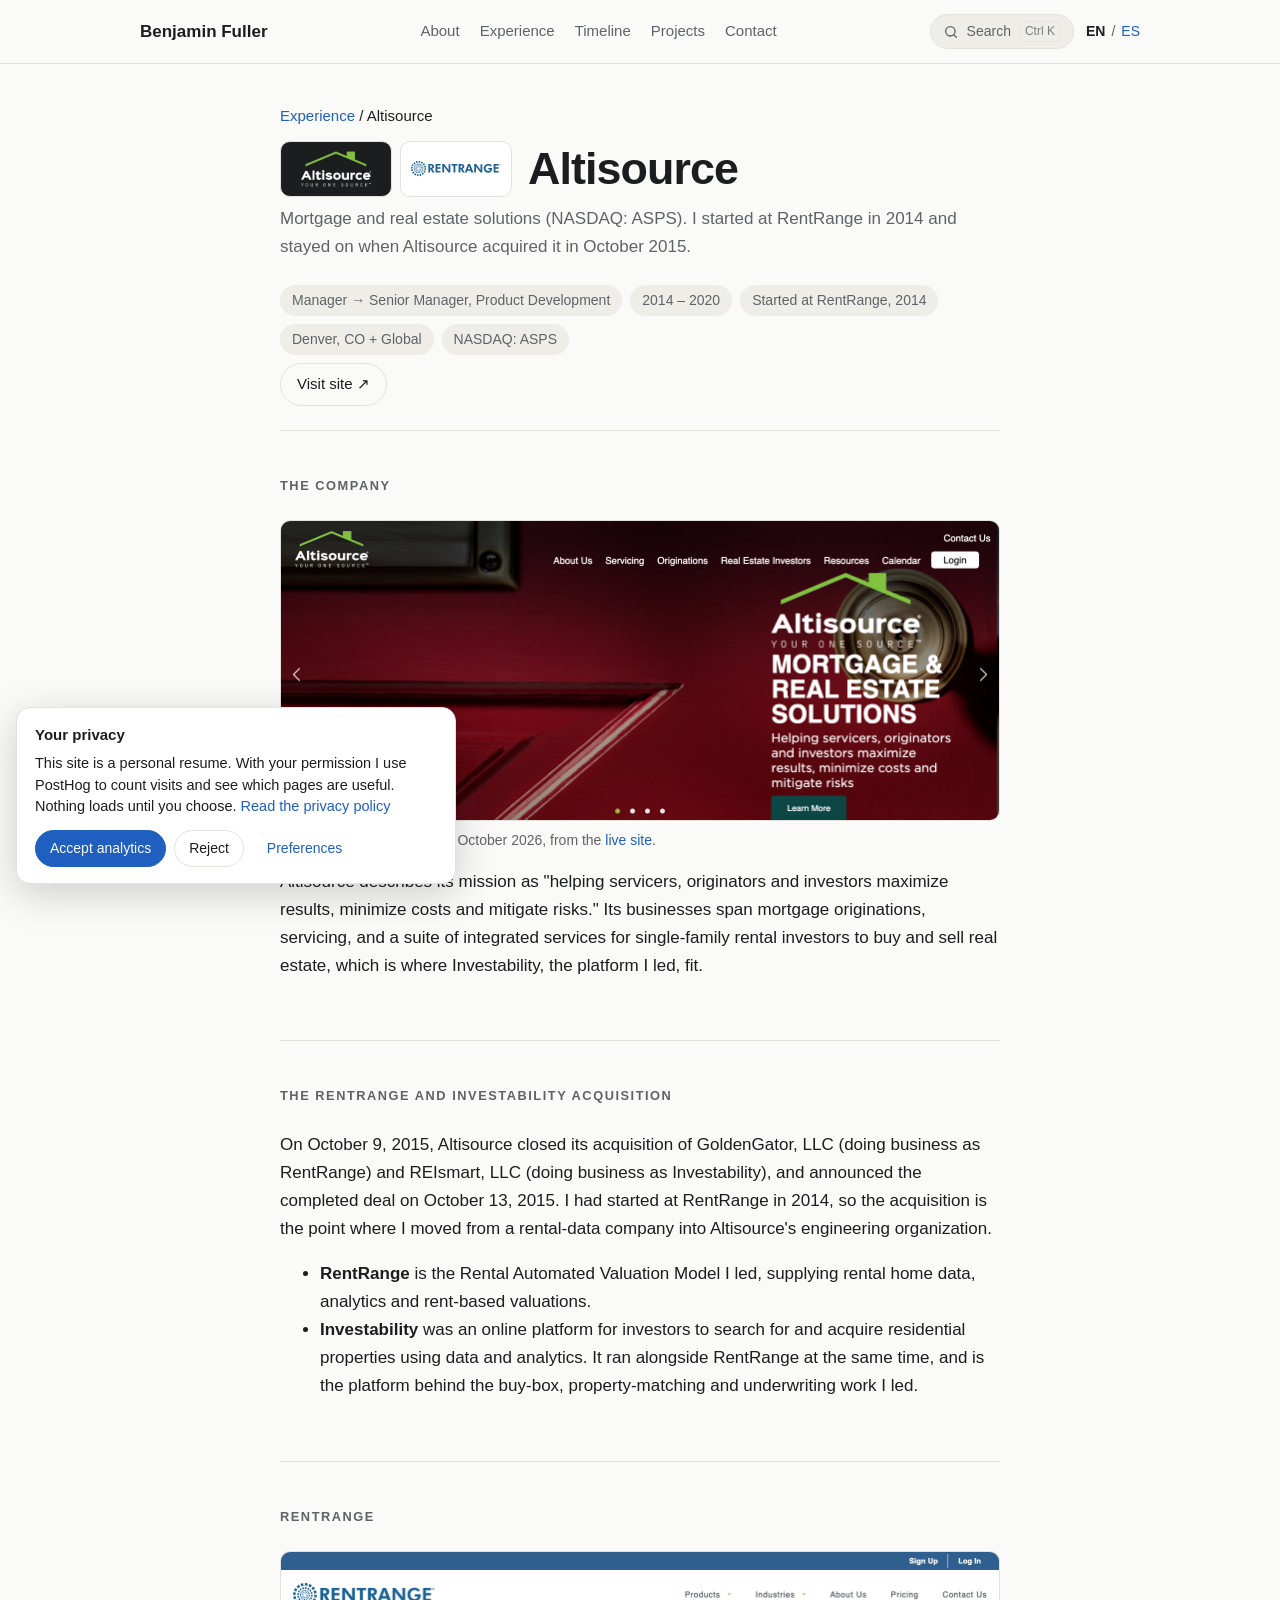
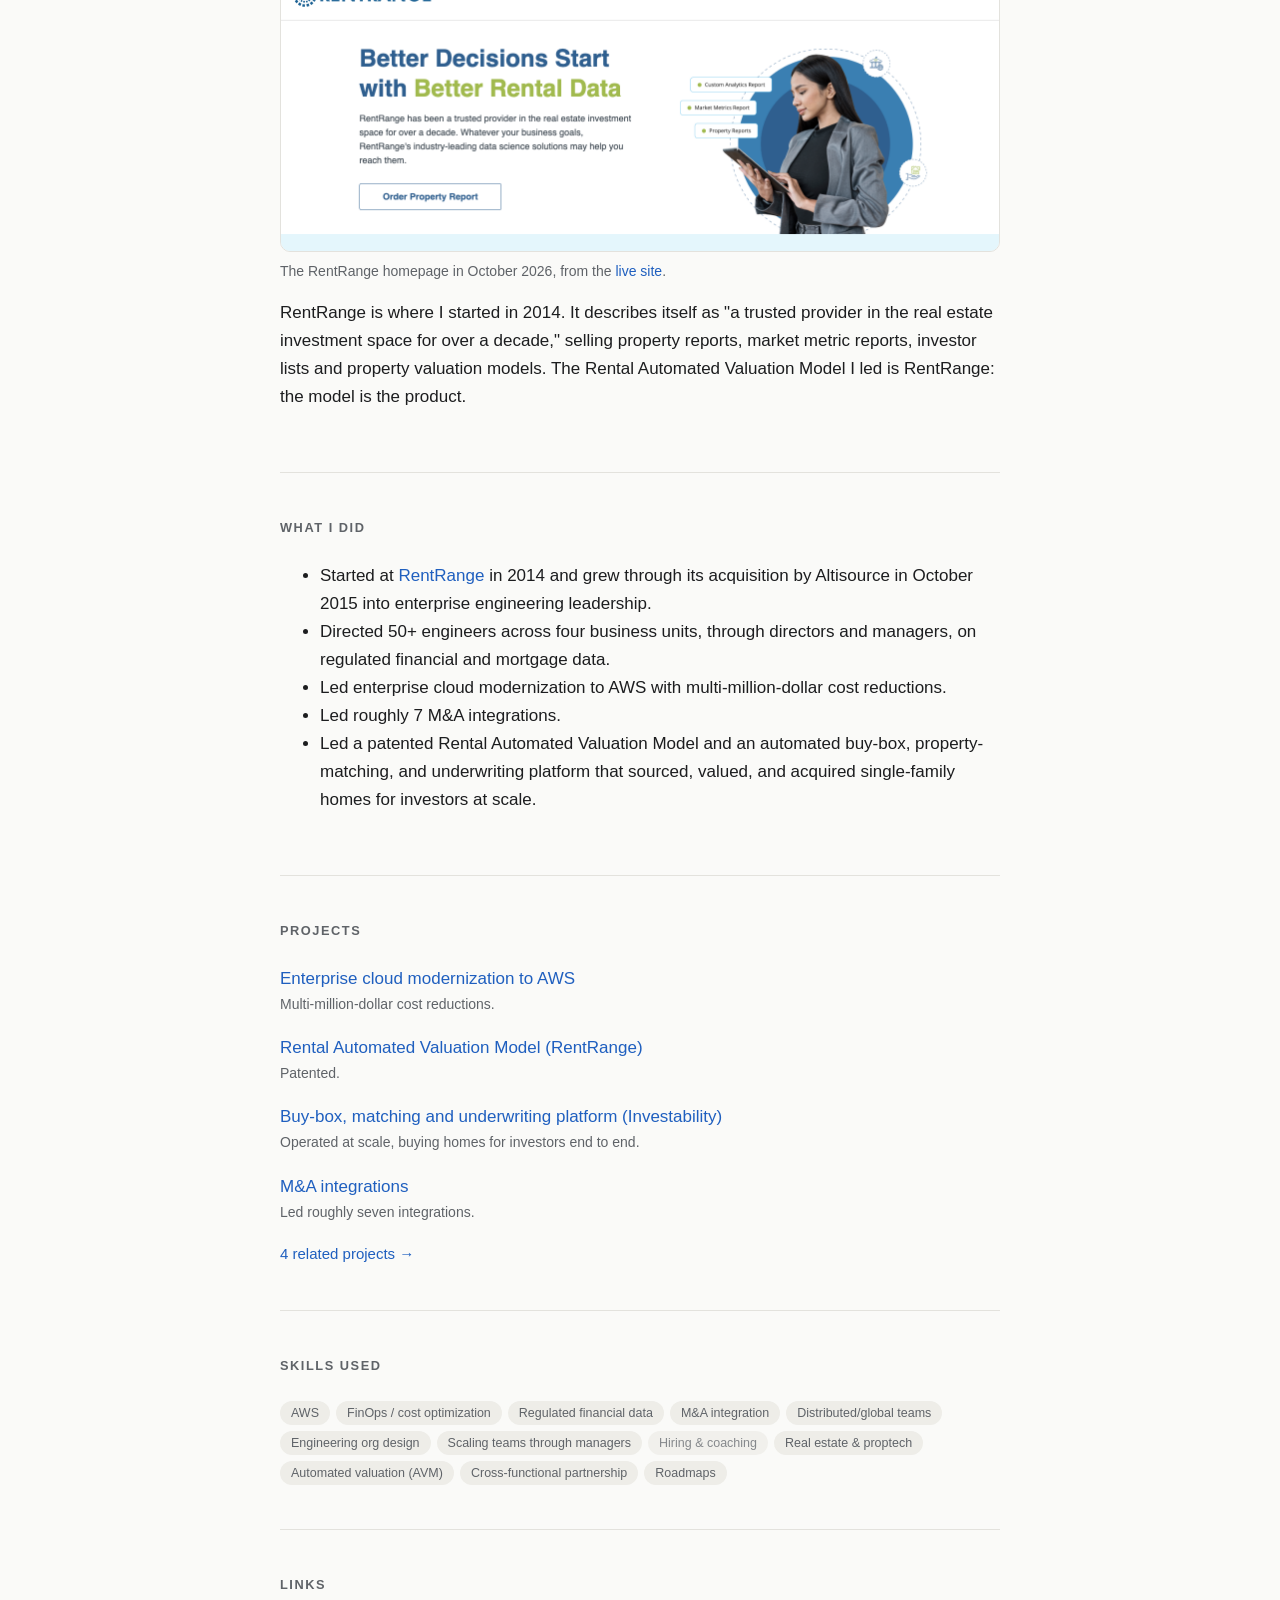
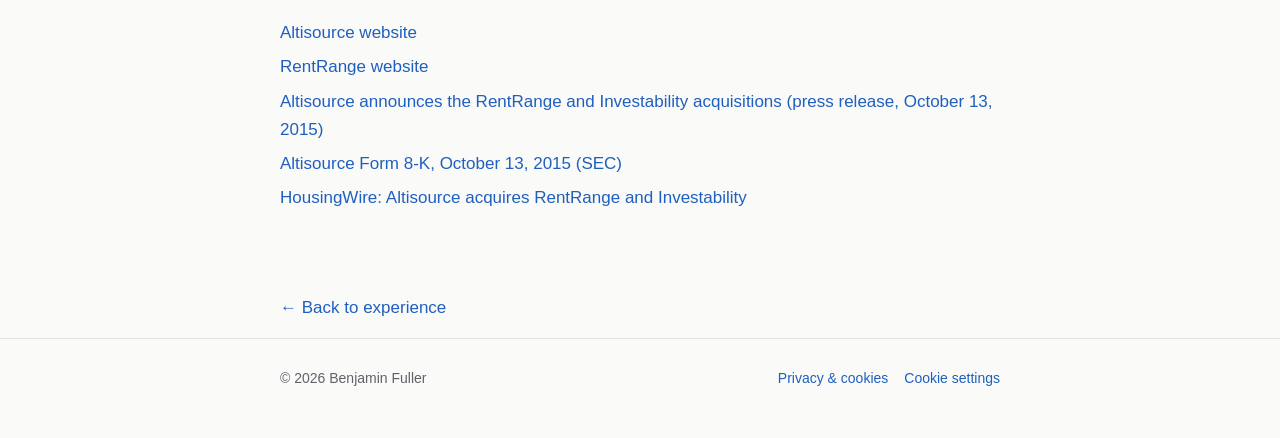
==== commit 50243fe8: "RentRange is the Rental AVM; Investability concurrent; add skills from the résumé - Rental AVM proje" ====
--- a/altisource/index.html
+++ b/altisource/index.html
@@ -3,6 +3,7 @@
 <head>
   <meta charset="utf-8">
   <meta name="viewport" content="width=device-width, initial-scale=1">
+  <script>(function(){try{if(document.documentElement.lang!=='en')return;if(document.referrer&&new URL(document.referrer).origin===location.origin)return;var L=navigator.languages&&navigator.languages.length?navigator.languages:[navigator.language||''];for(var i=0;i<L.length;i++){var l=String(L[i]).toLowerCase();if(l==='es'||l.indexOf('es-')===0){location.replace("/es/altisource/"+location.search+location.hash);return;}if(l==='en'||l.indexOf('en-')===0)return;}}catch(e){}})();</script>
   <title>Altisource · Benjamin Fuller</title>
   <meta name="description" content="Manager to Senior Manager of Product Development at Altisource (NASDAQ: ASPS), after starting at RentRange: 50+ engineers, AWS modernization, M&amp;A integrations, a patented Rental AVM and the Investability platform.">
   <link rel="canonical" href="https://benfuller.me/altisource/">
@@ -16,7 +17,8 @@
   <meta property="og:image" content="https://benfuller.me/media/companies/altisource-2026.png">
   <meta property="og:locale" content="en_US">
   <meta property="og:locale:alternate" content="es_ES">
-  <meta name="twitter:card" content="summary">
+  <meta name="twitter:card" content="summary_large_image">
+  <meta name="twitter:image" content="https://benfuller.me/media/companies/altisource-2026.png">
   <link rel="icon" href="/media/favicon.svg" type="image/svg+xml">
   <link rel="icon" href="/favicon.ico" sizes="48x48">
   <link rel="apple-touch-icon" href="/media/apple-touch-icon.png">
@@ -64,12 +66,12 @@
     <section id="acquisition">
       <h2>The RentRange and Investability acquisition</h2>
       <p>On October 9, 2015, Altisource closed its acquisition of GoldenGator, LLC (doing business as RentRange) and REIsmart, LLC (doing business as Investability), and announced the completed deal on October 13, 2015. I had started at RentRange in 2014, so the acquisition is the point where I moved from a rental-data company into Altisource's engineering organization.</p>
-      <ul><li><strong>RentRange</strong> supplied rental home data, analytics and rent-based valuations.</li><li><strong>Investability</strong> was an online platform for investors to search for and acquire residential properties using data and analytics. It is the platform behind the buy-box, property-matching and underwriting work I led.</li></ul>
+      <ul><li><strong>RentRange</strong> is the Rental Automated Valuation Model I led, supplying rental home data, analytics and rent-based valuations.</li><li><strong>Investability</strong> was an online platform for investors to search for and acquire residential properties using data and analytics. It ran alongside RentRange at the same time, and is the platform behind the buy-box, property-matching and underwriting work I led.</li></ul>
     </section>
     <section>
       <h2>RentRange</h2>
       <figure class="shot"><a href="https://www.rentrange.com"><img src="/media/companies/rentrange-2026.png" alt="Screenshot of the RentRange homepage, October 2026: &#x27;Better Decisions Start with Better Rental Data&#x27;." width="1440" height="600" loading="lazy"></a><figcaption>The RentRange homepage in October 2026, from the <a href="https://www.rentrange.com">live site</a>.</figcaption></figure>
-      <p>RentRange is where I started in 2014. It describes itself as "a trusted provider in the real estate investment space for over a decade," selling property reports, market metric reports, investor lists and property valuation models. The Rental Automated Valuation Model I led was built on RentRange data.</p>
+      <p>RentRange is where I started in 2014. It describes itself as "a trusted provider in the real estate investment space for over a decade," selling property reports, market metric reports, investor lists and property valuation models. The Rental Automated Valuation Model I led is RentRange: the model is the product.</p>
     </section>
 
     <section>
@@ -79,13 +81,13 @@
 
     <section>
       <h2>Projects</h2>
-      <ul class="press"><li><a href="/?project=altisource-aws#p-altisource-aws">Enterprise cloud modernization to AWS</a><span class="src">Multi-million-dollar cost reductions.</span></li><li><a href="/?project=altisource-avm#p-altisource-avm">Rental Automated Valuation Model</a><span class="src">Patented.</span></li><li><a href="/?project=altisource-buybox#p-altisource-buybox">Buy-box, matching and underwriting platform (Investability)</a><span class="src">Operated at scale, buying homes for investors end to end.</span></li><li><a href="/?project=altisource-ma#p-altisource-ma">M&amp;A integrations</a><span class="src">Led roughly seven integrations.</span></li></ul>
+      <ul class="press"><li><a href="/?project=altisource-aws#p-altisource-aws">Enterprise cloud modernization to AWS</a><span class="src">Multi-million-dollar cost reductions.</span></li><li><a href="/?project=altisource-avm#p-altisource-avm">Rental Automated Valuation Model (RentRange)</a><span class="src">Patented.</span></li><li><a href="/?project=altisource-buybox#p-altisource-buybox">Buy-box, matching and underwriting platform (Investability)</a><span class="src">Operated at scale, buying homes for investors end to end.</span></li><li><a href="/?project=altisource-ma#p-altisource-ma">M&amp;A integrations</a><span class="src">Led roughly seven integrations.</span></li></ul>
       <p class="more"><a href="/?company=altisource#projects">4 related projects →</a></p>
     </section>
 
     <section>
       <h2>Skills used</h2>
-      <div class="tags"><a class="tag" href="/?skill=aws#projects" data-skill="aws" title="4 projects · 4 roles">AWS</a> <a class="tag" href="/?skill=finops#projects" data-skill="finops" title="2 projects · 2 roles">FinOps / cost optimization</a> <a class="tag" href="/?skill=reg-fin#projects" data-skill="reg-fin" title="3 projects · 1 roles">Regulated financial data</a> <a class="tag" href="/?skill=ma#projects" data-skill="ma" title="2 projects · 2 roles">M&amp;A integration</a> <a class="tag" href="/?skill=distributed#projects" data-skill="distributed" title="2 projects · 2 roles">Distributed/global teams</a> <a class="tag" href="/?skill=org-design#projects" data-skill="org-design" title="1 projects · 1 roles">Engineering org design</a> <a class="tag" href="/?skill=scaling-managers#projects" data-skill="scaling-managers" title="2 projects · 2 roles">Scaling teams through managers</a> <span class="tag off" title="0 projects · 3 roles">Hiring &amp; coaching</span> <a class="tag" href="/?skill=proptech#projects" data-skill="proptech" title="3 projects · 2 roles">Real estate &amp; proptech</a> <a class="tag" href="/?skill=avm#projects" data-skill="avm" title="2 projects · 1 roles">Automated valuation (AVM)</a> <a class="tag" href="/?skill=cross-functional#projects" data-skill="cross-functional" title="1 projects · 4 roles">Cross-functional partnership</a> <a class="tag" href="/?skill=roadmaps#projects" data-skill="roadmaps" title="1 projects · 1 roles">Roadmaps</a></div>
+      <div class="tags"><a class="tag" href="/?skill=aws#projects" data-skill="aws" title="4 projects · 4 roles">AWS</a> <a class="tag" href="/?skill=finops#projects" data-skill="finops" title="2 projects · 2 roles">FinOps / cost optimization</a> <a class="tag" href="/?skill=reg-fin#projects" data-skill="reg-fin" title="3 projects · 1 role">Regulated financial data</a> <a class="tag" href="/?skill=ma#projects" data-skill="ma" title="2 projects · 2 roles">M&amp;A integration</a> <a class="tag" href="/?skill=distributed#projects" data-skill="distributed" title="2 projects · 2 roles">Distributed/global teams</a> <a class="tag" href="/?skill=org-design#projects" data-skill="org-design" title="1 project · 1 role">Engineering org design</a> <a class="tag" href="/?skill=scaling-managers#projects" data-skill="scaling-managers" title="2 projects · 2 roles">Scaling teams through managers</a> <span class="tag off" title="0 projects · 3 roles">Hiring &amp; coaching</span> <a class="tag" href="/?skill=proptech#projects" data-skill="proptech" title="3 projects · 2 roles">Real estate &amp; proptech</a> <a class="tag" href="/?skill=avm#projects" data-skill="avm" title="2 projects · 1 role">Automated valuation (AVM)</a> <a class="tag" href="/?skill=cross-functional#projects" data-skill="cross-functional" title="1 project · 4 roles">Cross-functional partnership</a> <a class="tag" href="/?skill=roadmaps#projects" data-skill="roadmaps" title="1 project · 1 role">Roadmaps</a></div>
     </section>
 
     <section>
--- a/style.css
+++ b/style.css
@@ -100,6 +100,10 @@
 .job li { margin-bottom: 6px; }
 .job-head { display: flex; align-items: center; gap: 16px; margin-bottom: 12px; flex-wrap: wrap; }
 .logos { display: flex; gap: 8px; flex: none; }
+a.logos { text-decoration: none; }
+a.logos .logo { transition: border-color .15s, transform .15s; }
+a.logos:hover .logo, a.logos:focus-visible .logo { border-color: var(--accent); }
+a.logos:hover .logo { transform: translateY(-1px); }
 .logo { display: flex; align-items: center; justify-content: center; width: 112px; height: 56px; padding: 8px 10px; background: #fff; border: 1px solid var(--line); border-radius: 10px; }
 .logo.dark { background: #1c1d1f; }
 .logo img { max-width: 100%; max-height: 100%; object-fit: contain; }
@@ -309,6 +313,7 @@
 /* mobile */
 @media (max-width: 560px) {
   body { font-size: 16px; }
+  .job-actions { font-size: 14px; gap: 6px 14px; }
   .hero { padding: 36px 0 24px; }
   .hero-top { flex-direction: column; align-items: flex-start; gap: 16px; }
   .headshot { width: 96px; height: 96px; }
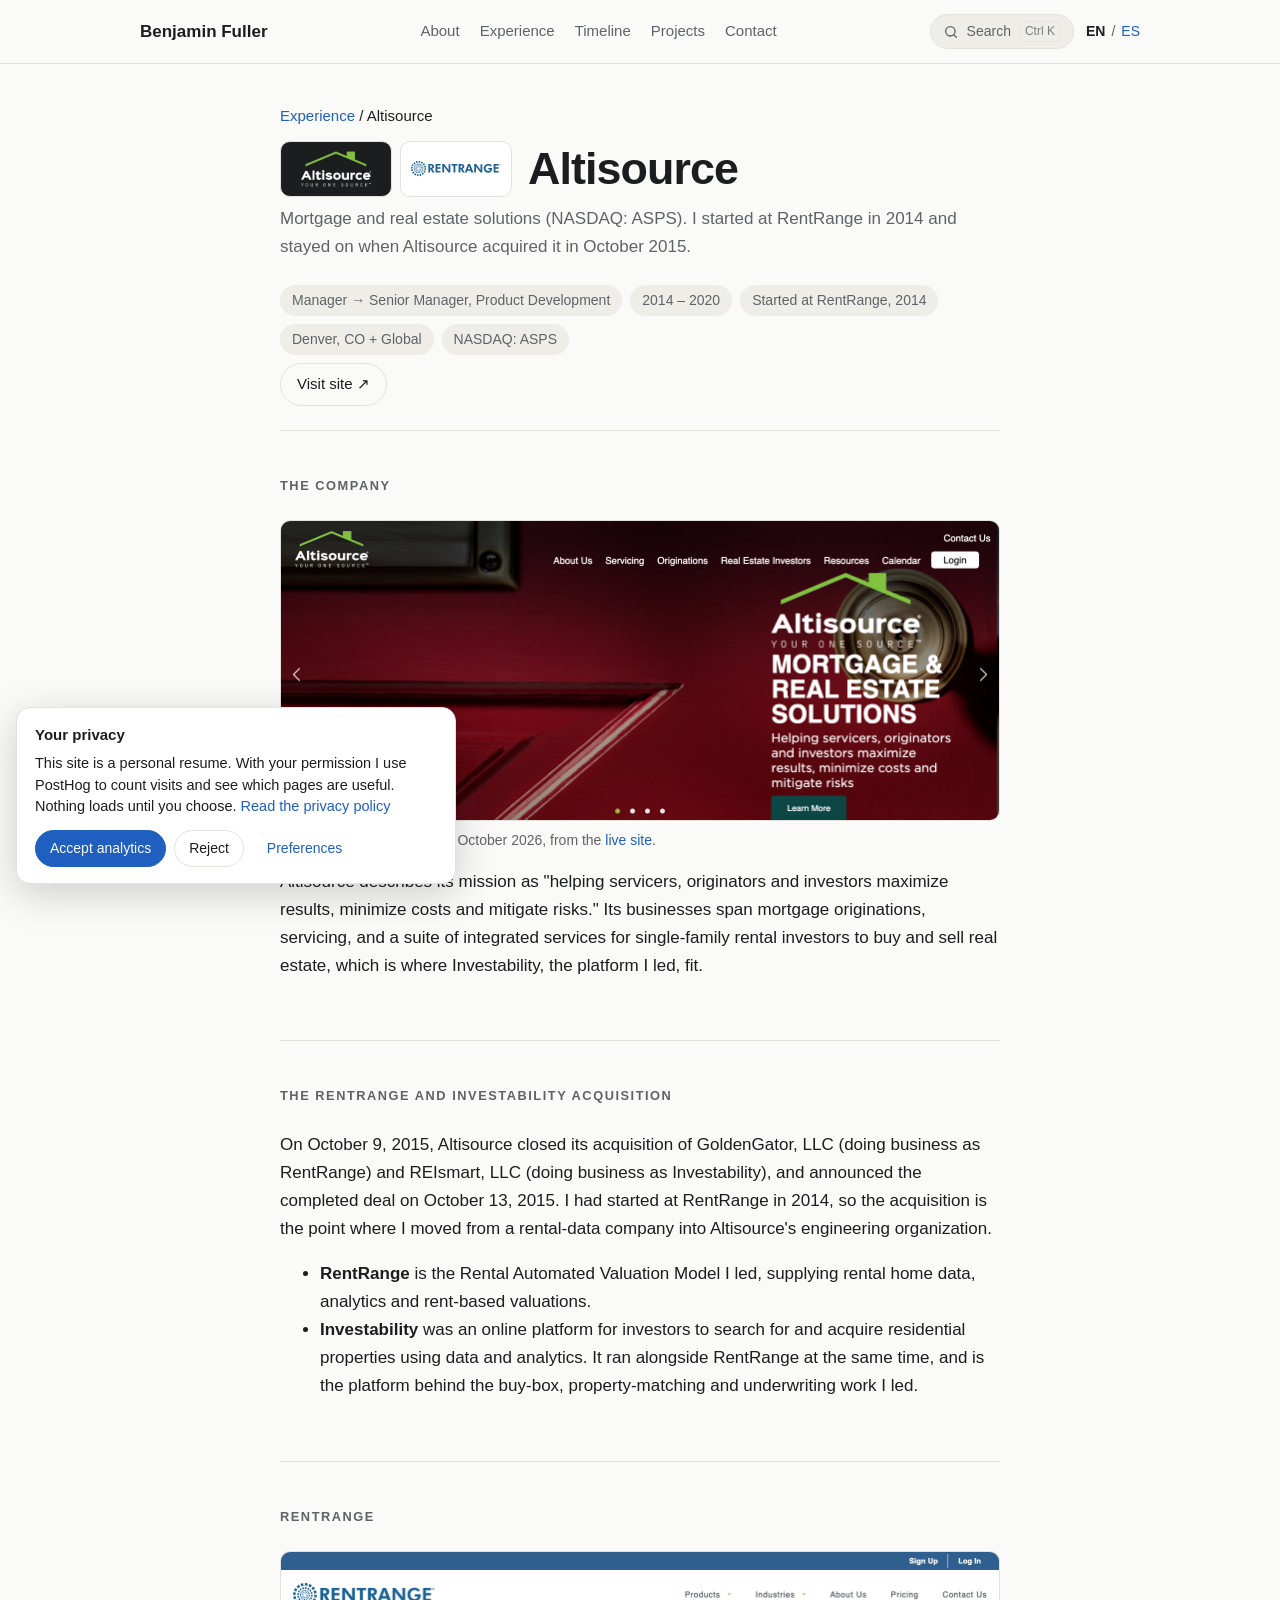
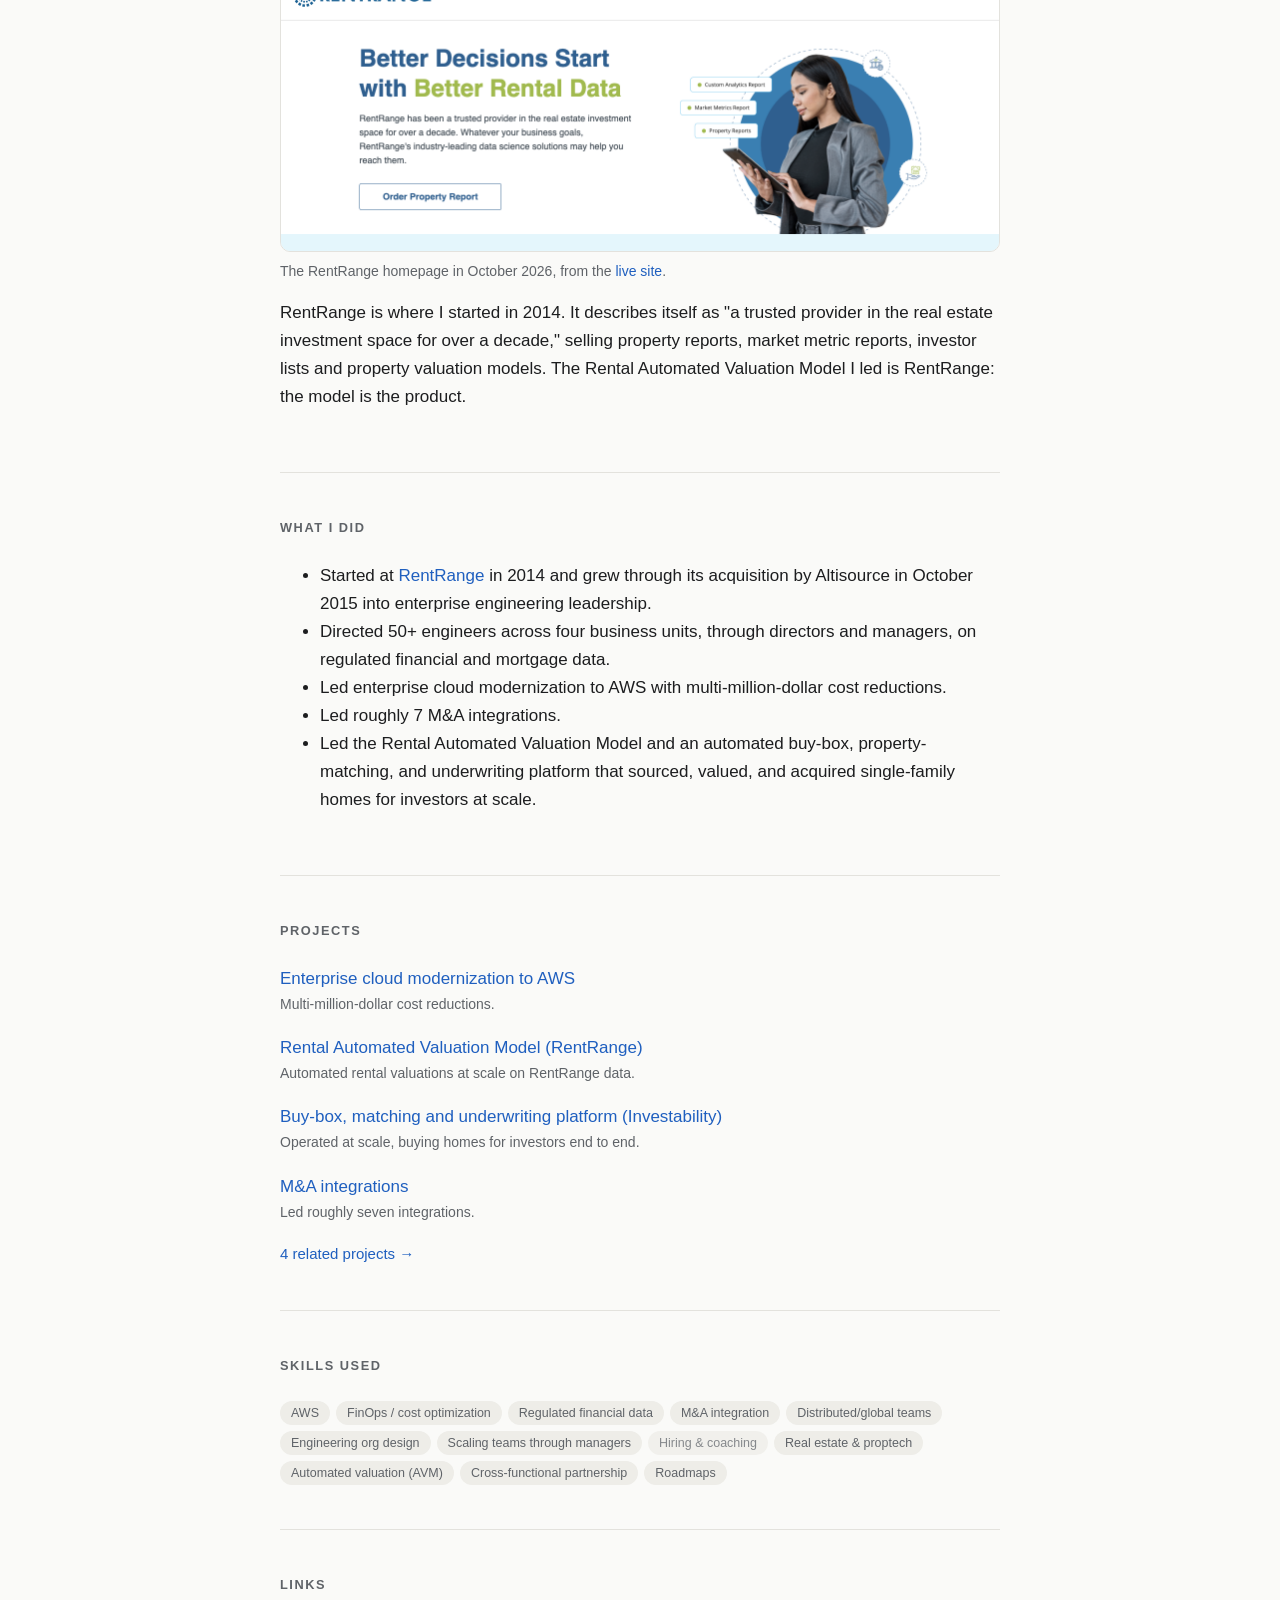
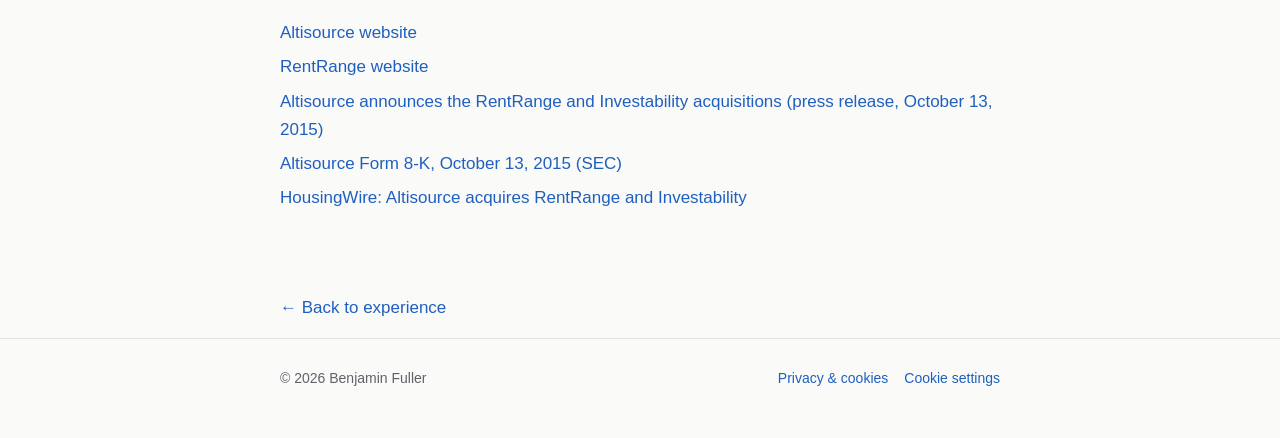
==== commit a87f1f4b: "Remove patent claims about the Rental AVM Co-Authored-By: Claude Sonnet 5.5 <noreply@anthropic.com>" ====
--- a/altisource/index.html
+++ b/altisource/index.html
@@ -5,13 +5,13 @@
   <meta name="viewport" content="width=device-width, initial-scale=1">
   <script>(function(){try{if(document.documentElement.lang!=='en')return;if(document.referrer&&new URL(document.referrer).origin===location.origin)return;var L=navigator.languages&&navigator.languages.length?navigator.languages:[navigator.language||''];for(var i=0;i<L.length;i++){var l=String(L[i]).toLowerCase();if(l==='es'||l.indexOf('es-')===0){location.replace("/es/altisource/"+location.search+location.hash);return;}if(l==='en'||l.indexOf('en-')===0)return;}}catch(e){}})();</script>
   <title>Altisource · Benjamin Fuller</title>
-  <meta name="description" content="Manager to Senior Manager of Product Development at Altisource (NASDAQ: ASPS), after starting at RentRange: 50+ engineers, AWS modernization, M&amp;A integrations, a patented Rental AVM and the Investability platform.">
+  <meta name="description" content="Manager to Senior Manager of Product Development at Altisource (NASDAQ: ASPS), after starting at RentRange: 50+ engineers, AWS modernization, M&amp;A integrations, a Rental AVM and the Investability platform.">
   <link rel="canonical" href="https://benfuller.me/altisource/">
   <link rel="alternate" hreflang="en" href="https://benfuller.me/altisource/">
   <link rel="alternate" hreflang="es" href="https://benfuller.me/es/altisource/">
   <link rel="alternate" hreflang="x-default" href="https://benfuller.me/altisource/">
   <meta property="og:title" content="Altisource · Benjamin Fuller">
-  <meta property="og:description" content="Manager to Senior Manager of Product Development at Altisource (NASDAQ: ASPS), after starting at RentRange: 50+ engineers, AWS modernization, M&amp;A integrations, a patented Rental AVM and the Investability platform.">
+  <meta property="og:description" content="Manager to Senior Manager of Product Development at Altisource (NASDAQ: ASPS), after starting at RentRange: 50+ engineers, AWS modernization, M&amp;A integrations, a Rental AVM and the Investability platform.">
   <meta property="og:type" content="article">
   <meta property="og:url" content="https://benfuller.me/altisource/">
   <meta property="og:image" content="https://benfuller.me/media/companies/altisource-2026.png">
@@ -76,18 +76,18 @@
 
     <section>
       <h2>What I did</h2>
-      <ul><li>Started at <a href="https://www.rentrange.com">RentRange</a> in 2014 and grew through its acquisition by Altisource in October 2015 into enterprise engineering leadership.</li><li>Directed 50+ engineers across four business units, through directors and managers, on regulated financial and mortgage data.</li><li>Led enterprise cloud modernization to AWS with multi-million-dollar cost reductions.</li><li>Led roughly 7 M&amp;A integrations.</li><li>Led a patented Rental Automated Valuation Model and an automated buy-box, property-matching, and underwriting platform that sourced, valued, and acquired single-family homes for investors at scale.</li></ul>
+      <ul><li>Started at <a href="https://www.rentrange.com">RentRange</a> in 2014 and grew through its acquisition by Altisource in October 2015 into enterprise engineering leadership.</li><li>Directed 50+ engineers across four business units, through directors and managers, on regulated financial and mortgage data.</li><li>Led enterprise cloud modernization to AWS with multi-million-dollar cost reductions.</li><li>Led roughly 7 M&amp;A integrations.</li><li>Led the Rental Automated Valuation Model and an automated buy-box, property-matching, and underwriting platform that sourced, valued, and acquired single-family homes for investors at scale.</li></ul>
     </section>
 
     <section>
       <h2>Projects</h2>
-      <ul class="press"><li><a href="/?project=altisource-aws#p-altisource-aws">Enterprise cloud modernization to AWS</a><span class="src">Multi-million-dollar cost reductions.</span></li><li><a href="/?project=altisource-avm#p-altisource-avm">Rental Automated Valuation Model (RentRange)</a><span class="src">Patented.</span></li><li><a href="/?project=altisource-buybox#p-altisource-buybox">Buy-box, matching and underwriting platform (Investability)</a><span class="src">Operated at scale, buying homes for investors end to end.</span></li><li><a href="/?project=altisource-ma#p-altisource-ma">M&amp;A integrations</a><span class="src">Led roughly seven integrations.</span></li></ul>
+      <ul class="press"><li><a href="/?project=altisource-aws#p-altisource-aws">Enterprise cloud modernization to AWS</a><span class="src">Multi-million-dollar cost reductions.</span></li><li><a href="/?project=altisource-avm#p-altisource-avm">Rental Automated Valuation Model (RentRange)</a><span class="src">Automated rental valuations at scale on RentRange data.</span></li><li><a href="/?project=altisource-buybox#p-altisource-buybox">Buy-box, matching and underwriting platform (Investability)</a><span class="src">Operated at scale, buying homes for investors end to end.</span></li><li><a href="/?project=altisource-ma#p-altisource-ma">M&amp;A integrations</a><span class="src">Led roughly seven integrations.</span></li></ul>
       <p class="more"><a href="/?company=altisource#projects">4 related projects →</a></p>
     </section>
 
     <section>
       <h2>Skills used</h2>
-      <div class="tags"><a class="tag" href="/?skill=aws#projects" data-skill="aws" title="4 projects · 4 roles">AWS</a> <a class="tag" href="/?skill=finops#projects" data-skill="finops" title="2 projects · 2 roles">FinOps / cost optimization</a> <a class="tag" href="/?skill=reg-fin#projects" data-skill="reg-fin" title="3 projects · 1 role">Regulated financial data</a> <a class="tag" href="/?skill=ma#projects" data-skill="ma" title="2 projects · 2 roles">M&amp;A integration</a> <a class="tag" href="/?skill=distributed#projects" data-skill="distributed" title="2 projects · 2 roles">Distributed/global teams</a> <a class="tag" href="/?skill=org-design#projects" data-skill="org-design" title="1 project · 1 role">Engineering org design</a> <a class="tag" href="/?skill=scaling-managers#projects" data-skill="scaling-managers" title="2 projects · 2 roles">Scaling teams through managers</a> <span class="tag off" title="0 projects · 3 roles">Hiring &amp; coaching</span> <a class="tag" href="/?skill=proptech#projects" data-skill="proptech" title="3 projects · 2 roles">Real estate &amp; proptech</a> <a class="tag" href="/?skill=avm#projects" data-skill="avm" title="2 projects · 1 role">Automated valuation (AVM)</a> <a class="tag" href="/?skill=cross-functional#projects" data-skill="cross-functional" title="1 project · 4 roles">Cross-functional partnership</a> <a class="tag" href="/?skill=roadmaps#projects" data-skill="roadmaps" title="1 project · 1 role">Roadmaps</a></div>
+      <div class="tags"><a class="tag" href="/?skill=aws#projects" data-skill="aws" title="4 projects · 4 roles">AWS</a> <a class="tag" href="/?skill=finops#projects" data-skill="finops" title="2 projects · 2 roles">FinOps / cost optimization</a> <a class="tag" href="/?skill=reg-fin#projects" data-skill="reg-fin" title="3 projects · 1 role">Regulated financial data</a> <a class="tag" href="/?skill=ma#projects" data-skill="ma" title="2 projects · 2 roles">M&amp;A integration</a> <a class="tag" href="/?skill=distributed#projects" data-skill="distributed" title="2 projects · 2 roles">Distributed/global teams</a> <a class="tag" href="/?skill=org-design#projects" data-skill="org-design" title="1 project · 1 role">Engineering org design</a> <a class="tag" href="/?skill=scaling-managers#projects" data-skill="scaling-managers" title="2 projects · 2 roles">Scaling teams through managers</a> <span class="tag off" title="0 projects · 3 roles">Hiring &amp; coaching</span> <a class="tag" href="/?skill=proptech#projects" data-skill="proptech" title="4 projects · 2 roles">Real estate &amp; proptech</a> <a class="tag" href="/?skill=avm#projects" data-skill="avm" title="2 projects · 1 role">Automated valuation (AVM)</a> <a class="tag" href="/?skill=cross-functional#projects" data-skill="cross-functional" title="1 project · 4 roles">Cross-functional partnership</a> <a class="tag" href="/?skill=roadmaps#projects" data-skill="roadmaps" title="1 project · 1 role">Roadmaps</a></div>
     </section>
 
     <section>
@@ -106,7 +106,7 @@
       </span>
     </div>
   </footer>
-  <script type="application/json" id="site-config">{"lang": "en", "home": "/", "searchIndex": "/search-index.json", "privacy": "/privacy/", "posthog": {"key": "", "host": "https://eu.i.posthog.com"}, "ui": {"search": "Jump to a role, project, skill…", "empty": "Nothing matches. Try a technology, company or year.", "hint": "↑↓ to move · Enter to open · Esc to close", "types": {"section": "Sections", "role": "Experience", "project": "Projects", "skill": "Skills", "press": "Press", "action": "Actions"}, "count": "{n} of {total} projects", "total": "{total} projects", "searchAria": "Search this site", "top": "Back to top", "consent": {"title": "Your privacy", "text": "This site is a personal resume. With your permission I use PostHog to count visits and see which pages are useful. Nothing loads until you choose.", "accept": "Accept analytics", "reject": "Reject", "prefs": "Preferences", "save": "Save choices", "necessary": "Necessary", "necessary_d": "Remembers your cookie choice on this device. Always on.", "analytics": "Analytics (PostHog)", "analytics_d": "Anonymous page views and clicks, hosted in the EU. Off unless you allow it.", "more": "Read the privacy policy", "close": "Close"}}}</script>
+  <script type="application/json" id="site-config">{"lang": "en", "home": "/", "searchIndex": "/search-index.json", "privacy": "/privacy/", "posthog": {"key": "", "host": "https://eu.i.posthog.com"}, "ui": {"search": "Jump to a role, project, skill…", "empty": "Nothing matches. Try a technology, company or year.", "hint": "↑↓ to move · Enter to open · Esc to close", "types": {"faq": "How I work", "section": "Sections", "role": "Experience", "project": "Projects", "skill": "Skills", "press": "Press", "action": "Actions"}, "count": "{n} of {total} projects", "total": "{total} projects", "searchAria": "Search this site", "top": "Back to top", "consent": {"title": "Your privacy", "text": "This site is a personal resume. With your permission I use PostHog to count visits and see which pages are useful. Nothing loads until you choose.", "accept": "Accept analytics", "reject": "Reject", "prefs": "Preferences", "save": "Save choices", "necessary": "Necessary", "necessary_d": "Remembers your cookie choice on this device. Always on.", "analytics": "Analytics (PostHog)", "analytics_d": "Anonymous page views and clicks, hosted in the EU. Off unless you allow it.", "more": "Read the privacy policy", "close": "Close"}}}</script>
   <script src="/site.js" defer></script>
   <script src="/consent.js" defer></script>
 </body>
--- a/style.css
+++ b/style.css
@@ -57,7 +57,7 @@
 .lang { font-size: 14px; color: var(--muted); display: inline-flex; gap: 6px; white-space: nowrap; }
 .lang .cur { color: var(--fg); font-weight: 700; }
 /* wide screens: one row, in a container wider than the reading column so nothing wraps */
-@media (min-width: 1000px) {
+@media (min-width: 1040px) {
   .hdr.wrap { max-width: 1040px; }
   .hdr { flex-wrap: nowrap; }
   .brand { margin-right: 0; }
@@ -150,6 +150,7 @@
 .proj h3 { font-size: 1.05rem; line-height: 1.3; margin: 10px 0 6px; }
 .proj p { font-size: 15px; margin: 0 0 8px; }
 .proj .outcome b { display: block; font-size: 11px; text-transform: uppercase; letter-spacing: .1em; color: var(--muted); font-weight: 600; }
+.proj .status { font-style: normal; font-size: 11px; font-weight: 600; letter-spacing: .06em; text-transform: uppercase; color: var(--accent); border: 1px solid var(--accent); border-radius: 999px; padding: 1px 8px; margin-right: 6px; white-space: nowrap; }
 .proj-meta { display: flex; justify-content: space-between; align-items: center; gap: 8px; font-size: 13px; color: var(--muted); }
 .proj details { margin-top: 10px; font-size: 15px; }
 .proj summary { color: var(--accent); }
@@ -165,6 +166,16 @@
 .skillcat summary::after { content: "+"; position: absolute; right: 4px; top: 0; color: var(--muted); font-size: 20px; line-height: 1.2; }
 .skillcat[open] summary::after { content: "–"; }
 .skillcat .sum { display: block; color: var(--muted); font-size: 15px; margin-top: 2px; }
+
+/* how I work: Q&A accordion */
+.qa-list { border-top: 1px solid var(--line); }
+.qa { border-bottom: 1px solid var(--line); padding: 14px 0; }
+.qa summary { list-style: none; position: relative; padding-right: 30px; font-weight: 600; font-size: 1.04rem; line-height: 1.4; cursor: pointer; }
+.qa summary::-webkit-details-marker { display: none; }
+.qa summary::after { content: "+"; position: absolute; right: 4px; top: -1px; color: var(--muted); font-size: 22px; font-weight: 400; line-height: 1.3; }
+.qa[open] summary::after { content: "\2013"; }
+.qa summary:hover { color: var(--accent); }
+.qa p { margin: 10px 30px 2px 0; color: var(--fg); }
 
 /* press */
 .press { list-style: none; padding: 0; margin: 0; }
